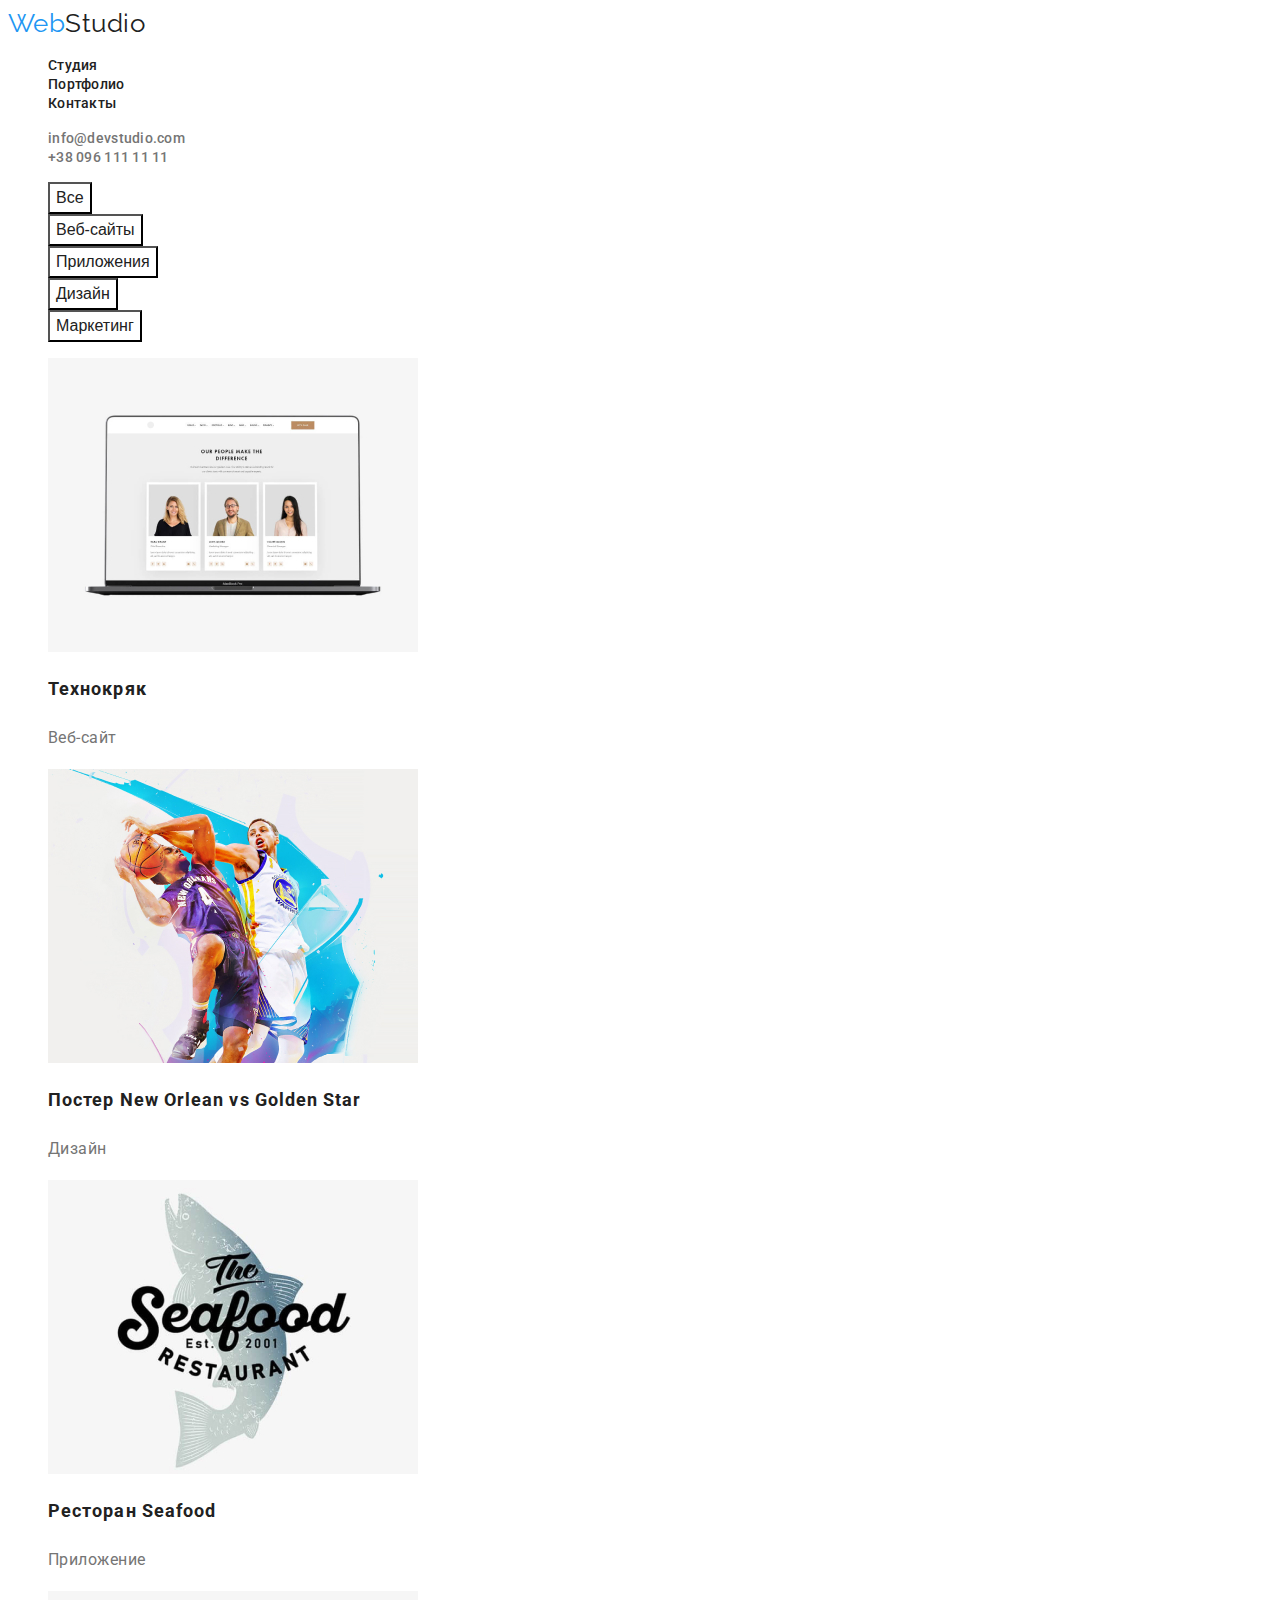
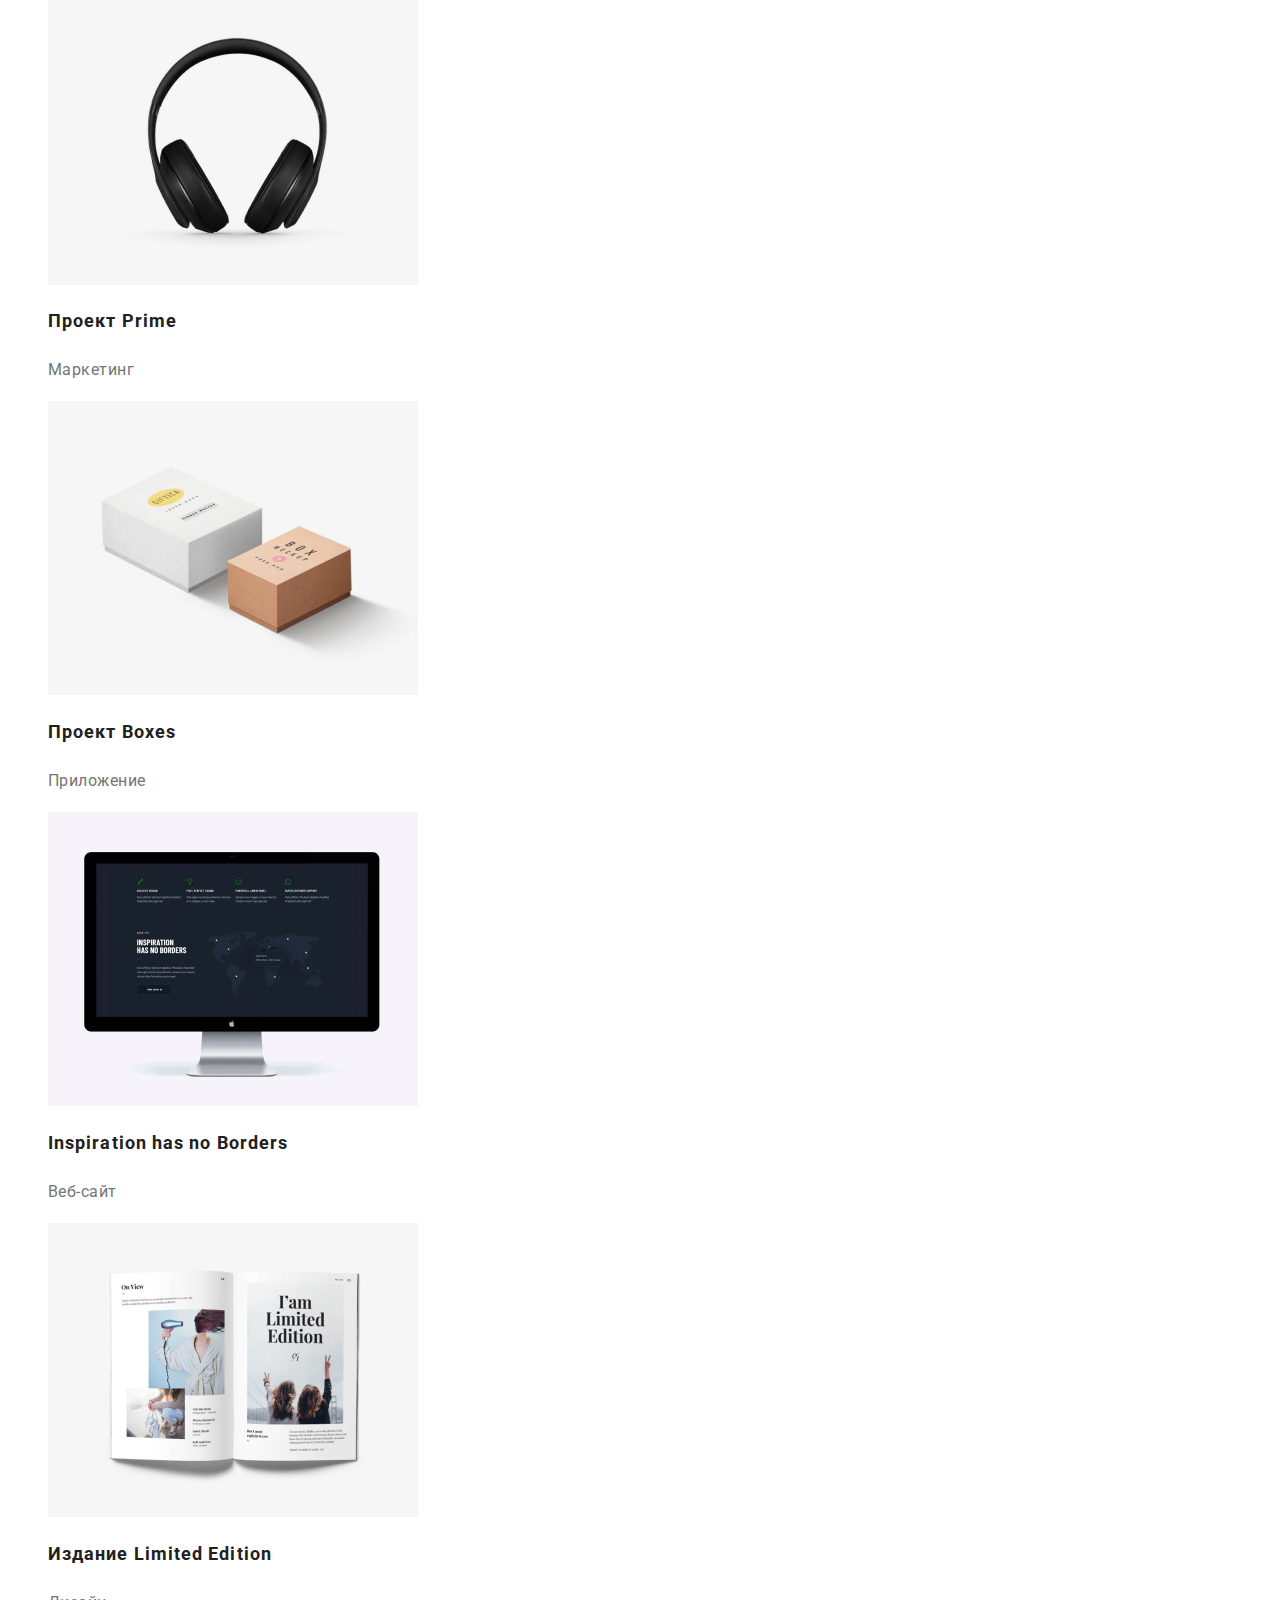
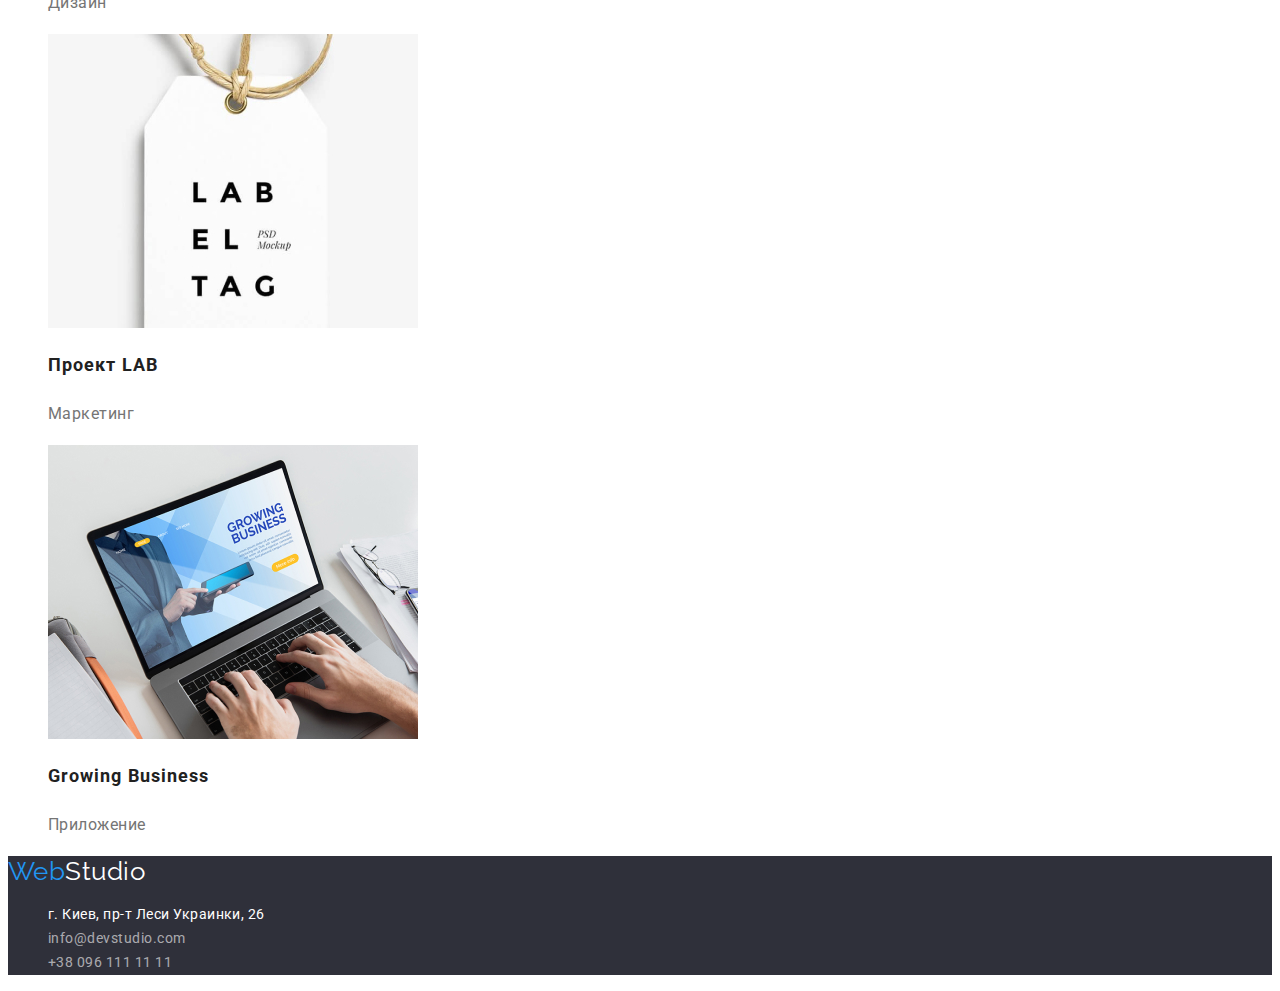
==== portfolio.html @ 7d5cbc5e "<Li" ====
<!DOCTYPE html>
<html lang="ru">
<head>
    <meta charset="UTF-8">
    <meta name="viewport" content="width=device-width, initial-scale=1.0">
    <title>Document</title>
    <link rel="preconnect" href="https://fonts.gstatic.com">
    <link href="https://fonts.googleapis.com/css2?family=Oleo+Script&family=Raleway:wght@700&family=Roboto:wght@400;500;700;900&display=swap" rel="stylesheet">
    <link rel="stylesheet" href="./css/styles.css">
</head>
<body>
    <header>
        <nav class="site-nav">
            <a href="./index.html" class="logo" aria-label="логотип сайта" lang="en"><span class="logo-accent">Web</span>Studio</a>
            <ul class="list">
                <li><a href="./index.html" class="site-nav-link">Студия</a></li>
                <li><a href="./portfolio.html" class="site-nav-link">Портфолио</a></li>
                <li><a href="" class="site-nav-link">Контакты</a></li>
            </ul>
            <ul class="list">
                <li><a href="info@devstudio.com" class="site-nav-link mail">info@devstudio.com</a></li>
                <li><a href="mailto:tel:+380961111111" class="site-nav-link number">+38 096 111 11 11</a></li>
            </ul>  
        </nav>
    </header>
    <main>
        <section>
            <h1 hidden="tru">Портфолио</h1>
            <div>
                <ul>
                    <li>
                        <button type="button" class="button primary secondary">Все</button> 
                    </li>
                    <li>
                        <button type="button" class="button primary secondary"> Веб-сайты</button> 
                    </li>
                    <li>
                        <button type="button" class="button primary secondary">Приложения</button> 
                    </li>
                    <li>
                        <button type="button" class="button primary secondary">Дизайн</button> 
                    </li>
                    <l>
                        <button type="button" class="button primary secondary">Маркетинг</button>
                    </li>
                </ul>

                <ul class="list">
                    <li>
                        <a href="">
                            <img src="images/img11.jpg" alt="Технокряк">
                            <h2 class="force-name">Технокряк</h2>
                            <p class="force-text" >Веб-сайт</p>
                        </a>
                    </li>
                    <li>
                        <a href="">
                            <img src="images/img22.jpg" alt="Постер New Orlean vs Golden Star">
                            <h2 class="force-name">Постер <span lang="en">New Orlean vs Golden Star</span>
                            </h2>
                            <p class="force-text">Дизайн</p>
                        </a>
                    <li>
                    </li>
                        <a href="">
                            <img src="images/img33.jpg" alt="Ресторан Seafood">
                            <h2 class="force-name">Ресторан <span lang="en">Seafood</span></h2>
                            <p class="force-text">Приложение</p>
                        </a>
                    <li>
                    </li>
                        <a href="">
                            <img src="images/img44.jpg" alt="Проект Prime">
                            <h2 class="force-name">Проект <span lang="en">Prime</span> </h2>
                            <p class="force-text">Маркетинг</p>
                        </a>
                    </li>
                    <li>
                        <a href="">
                            <img src="images/img55.jpg" alt="Проект Boxes">
                            <h2 class="force-name">Проект <span lang="en">Boxes</span></h2>
                            <p class="force-text" >Приложение</p>
                        </a>
                    </li>
                    <li>
                        <a href="">
                            <img src="images/img66.jpg" alt="Inspiration has no Borders">
                            <h2 lang="en"class="force-name">Inspiration has no Borders</h2>
                            <p class="force-text" >Веб-сайт</p>
                        </a>
                    </li>
                    <li>
                        <a href="">
                            <img src="images/img77.jpg" alt="Издание Limited Edition">
                            <h2 class="force-name">Издание <span lang="en"> Limited Edition</span></h2>
                            <p class="force-text">Дизайн</p>
                        </a>
                    </li>
                    <li>
                        <a href="">
                            <img src="images/img88.jpg" alt="Проект LAB">
                            <h2 class="force-name">Проект <span lang="en">LAB</span></h2>
                            <p class="force-text" >Маркетинг</p>
                        </a>
                    </li>
                    <li>
                        <a href="">
                            <img src="images/img99.jpg" alt="Growing Business">
                            <h2 lang="en"class="force-name">Growing Business</h2>
                            <p class="force-text" >Приложение</p>
                        </a>
                    </li>
                </ul>
        </section>
    </main>
    <footer class="footer">
        <a href="./index.html" class="logo" aria-label="логотип сайта" lang="en"><span class="logo-accent">Web</span><span class="footer-logo">Studio</span></a>
        <address>
            <ul >
                <li>
                    <a href="https://goo.gl/maps/ttQcyeFYQjjGrUDe8" class="footer-list-link address">г. Киев, пр-т Леси Украинки, 26</a> 
                </li>
                <li>
                    <a href="mailto:info@devstudio.com" class="footer-list-link">info@devstudio.com</a>
                 </li>
                 <li>
                    <a href="tel:+380961111111" class="footer-list-link">+38 096 111 11 11</a>
                </li>
            </ul>
        </address>
    </footer>
</body>
</html>
---- css/styles.css ----
:root{
    --primary-texst-color: rgba(117, 117, 117, 1);
    --title-texst-color: #212121;
    --accent-color: #2196F3;
    --primary-white-color: #FFFFFF;  
}


body {
    font-family: Roboto, sans-serif;
    letter-spacing: 0.03em;
}

main{
    background-color: var(--primary-white-color);
}

li {
    list-style-type: none; /* Убираем маркеры */
}

a { 
    text-decoration: none; /* Убираем подчеркивание у ссылок */
}

/*============ HEADER ============*/
.site-nav-link{
    color: var(--title-texst-color);
    font-weight: 500;
    font-size: 14px;
    line-height: 16px;
    letter-spacing: 0.02em;
    }
.site-nav-link:hover,
.site-nav-link:focus{
    color: var(--accent-color);
}

.site-nav-link.mail{
    color: #757575;
}

.site-nav-link.number{
    color: #757575;
}

.logo{
    color: var(--title-texst-color);
    width: 145px;
    height: 31px;
    left: 215px;
    top: 24px; 
    font-family: Raleway;
    font-size: 26px;
    line-height: 1.2;
 }
 .logo-accent{
     color: var(--accent-color);
 }
 
 /*============  END HEADER ============*/



 
/* ============= Button=========*/
.button{
    color: var(--title-texst-color);
    background-color: var(--primary-white-color);
    font-weight: 500;
    font-size: 16px;
    line-height: 1.62;
}

.button.primary:hover,
.button.primary:focus{
    color: var(--primary-white-color);
    background-color: var(--accent-color);
}

/* =============  END Button =========*/

/*============== Hero ==============*/
/* Геометрия */


    /* Оформление текста и цвета */
.hero-title{
    color: var(--primary-white-color);
    font-weight: 900;
    font-size: 44px;
    line-height: 1.36;
    text-align: center;
}
.hero{
    background: #2F303A; 
}
    /* динамика */
/*============== END Hero ==============*/


/*================= Section 1============= */
.section-title{
    color: var(--title-texst-color);
    font-weight: 700;
    font-size: 14px;
    line-height: 16px;
    text-transform: uppercase;

}

.future-list .text{
    font-style: 400;
    font-size: 14px;
    line-height: 1.71;
    color: var(--primary-texst-color);
}

/*================= END Section 1============= */

/*================= Section 2============= */

.section-images-title{
    font-weight: bold;
    font-size: 36px;
    line-height: 1.17;
    text-align: center;
    color: var(--title-texst-color);
}
/*================= END Section 2============= */

/*================= Section 3============= */
.section-team-title{
    font-weight: bold;
    font-size: 36px;
    line-height: 1.17;
    text-align: center;
    color: var(--title-texst-color);
}

.team-title-name{
    font-weight: 500;
    font-size: 16px;
    line-height: 19px;
    color: var(--title-texst-color);
}
.team-title-skills{
    font-weight: 400;
    font-size: 16px;
    line-height: 19px;
    color: var(--primary-texst-color);
}

/*================= ENd Section 3============= */


/*============ FOOTER ============*/

.footer-list-link:hover,
.footer-list-link:focus{
    color: var(--accent-color);
}

.footer-list-link.address:hover,
.footer-list-link.address:focus{
    color: var(--accent-color);
}
.footer{
    background: #2F303A;
}
.footer-list-link{
    font-family: Roboto;
    font-style: normal;
    font-weight: 400;
    font-style: 400;
    font-size: 14px;
    line-height: 1.71;
    color: rgba(255, 255, 255, 0.6);

}
.footer-list-link.address{
    color: var(--primary-white-color);
}
.footer-logo{
    color: var(--primary-white-color);
}

/*============ END FOOTER ============*/

/*================= PORTFOLIO============= */
.force-name{
    font-weight: 700;
    font-size: 18px;
    line-height: 2;
    letter-spacing: 0.06em;
    color: var(--title-texst-color);

}
.force-text{
    font-weight: 400;
    font-size: 16px;
    line-height: 1.875;
    letter-spacing: 0.03em;
    color: var(--primary-texst-color);
}
/*=================  END PORTFOLIO============= */
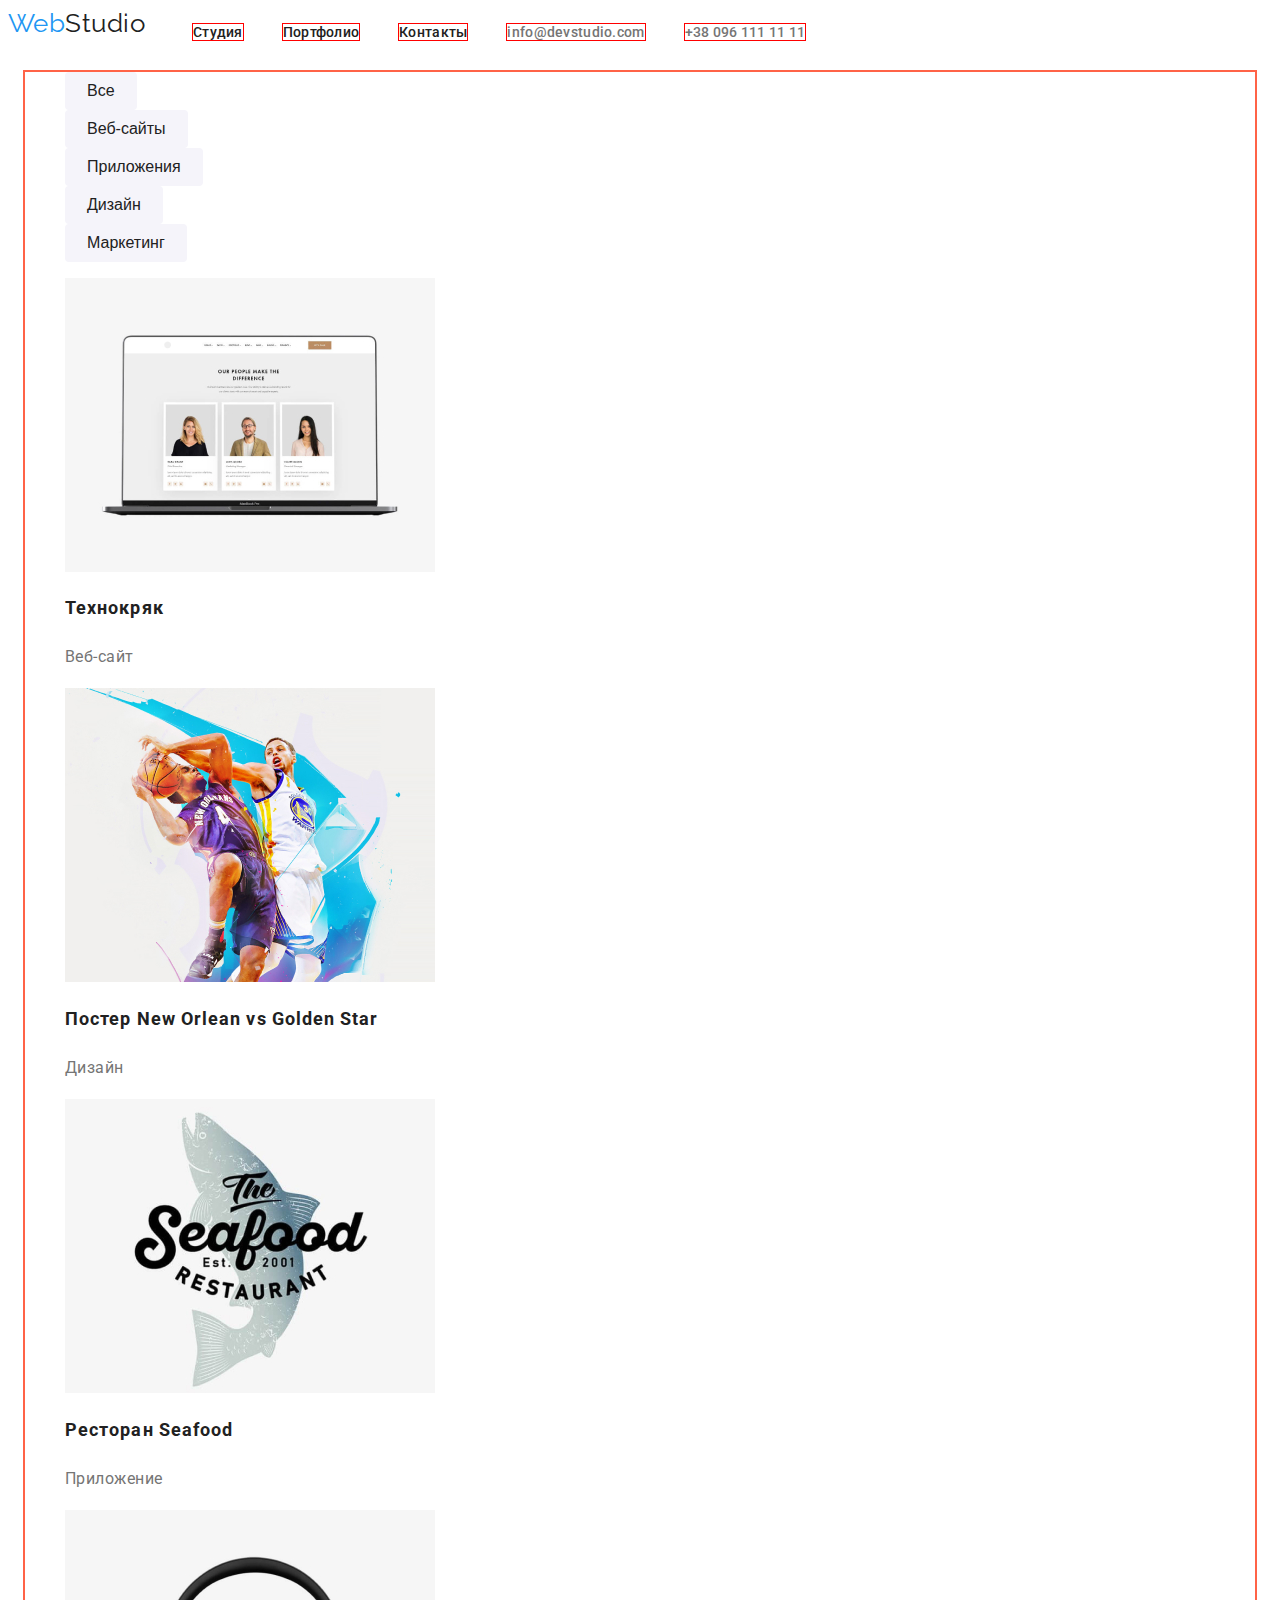
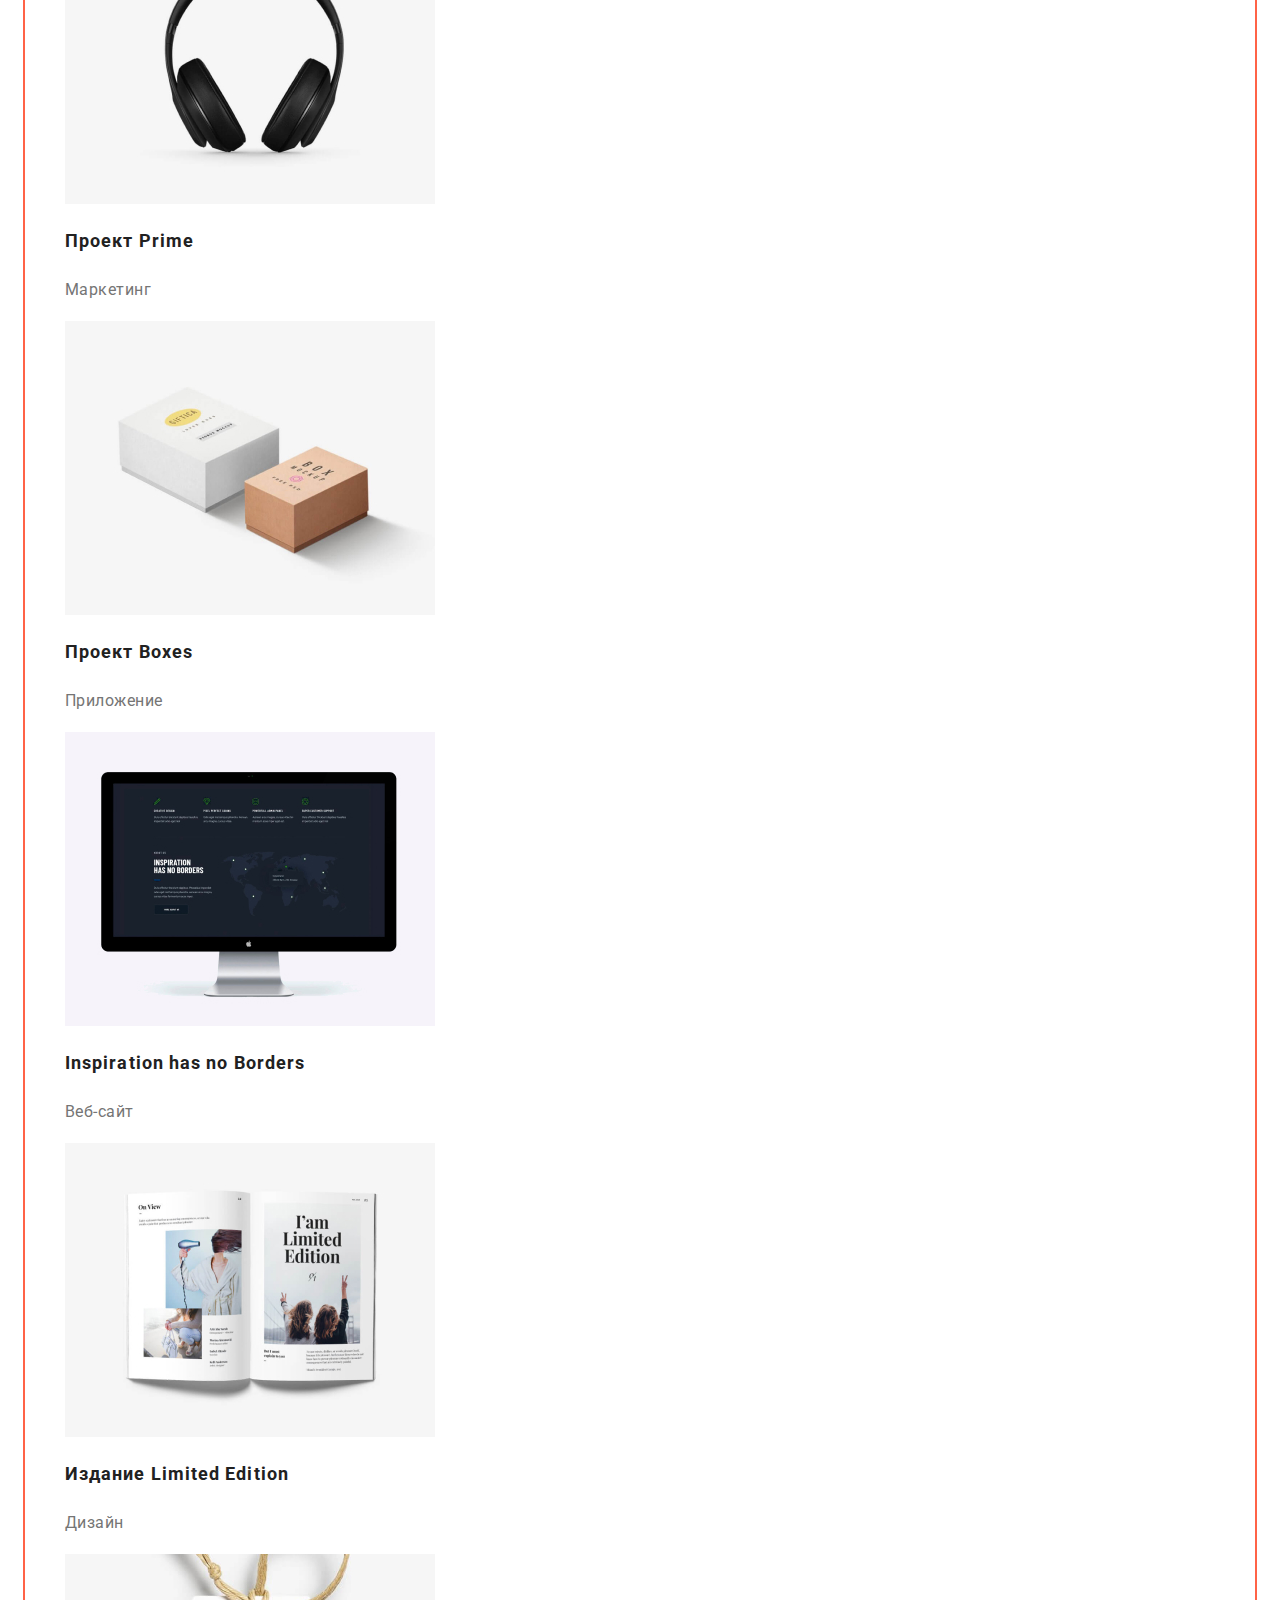
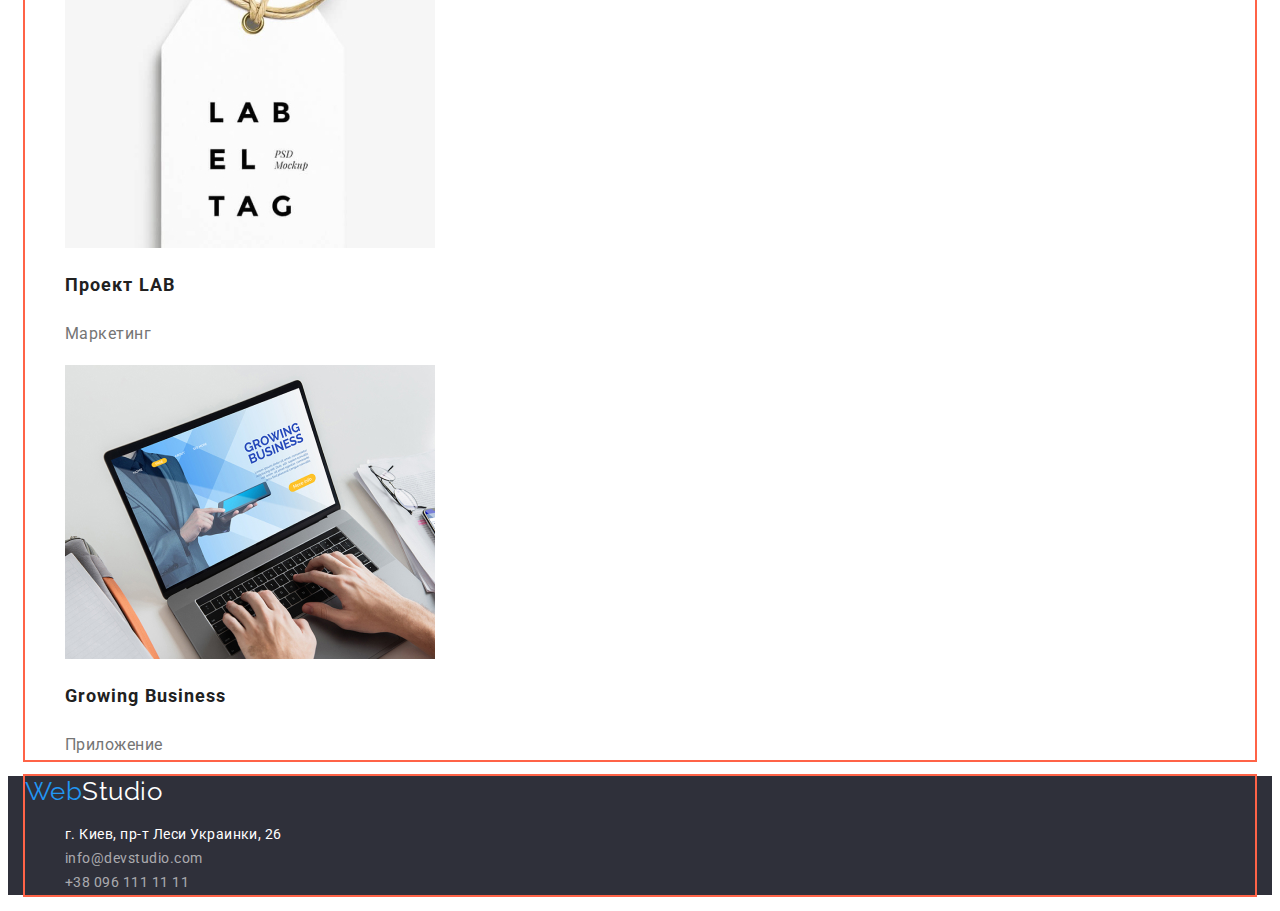
==== commit bf76e721: "blok, button" ====
--- a/portfolio.html
+++ b/portfolio.html
@@ -6,28 +6,31 @@
     <title>Document</title>
     <link rel="preconnect" href="https://fonts.gstatic.com">
     <link href="https://fonts.googleapis.com/css2?family=Oleo+Script&family=Raleway:wght@700&family=Roboto:wght@400;500;700;900&display=swap" rel="stylesheet">
+    <link href="https://cdnjs.cloudflare.com/ajax/libs/modern-normalize/1.0.0/modern-normalize.min.css">
     <link rel="stylesheet" href="./css/styles.css">
 </head>
 <body>
     <header>
-        <nav class="site-nav">
-            <a href="./index.html" class="logo" aria-label="логотип сайта" lang="en"><span class="logo-accent">Web</span>Studio</a>
-            <ul class="list">
-                <li><a href="./index.html" class="site-nav-link">Студия</a></li>
-                <li><a href="./portfolio.html" class="site-nav-link">Портфолио</a></li>
-                <li><a href="" class="site-nav-link">Контакты</a></li>
-            </ul>
-            <ul class="list">
-                <li><a href="info@devstudio.com" class="site-nav-link mail">info@devstudio.com</a></li>
-                <li><a href="mailto:tel:+380961111111" class="site-nav-link number">+38 096 111 11 11</a></li>
-            </ul>  
-        </nav>
+        <div class="navigation">
+            <nav class="site-nav">
+                <a href="./index.html" class="logo" aria-label="логотип сайта" lang="en"><span class="logo-accent">Web</span>Studio</a>
+                <ul class="site-nav-list">
+                    <li class="item"><a href="./index.html" class="site-nav-link">Студия</a></li>
+                    <li class="item"><a href="./portfolio.html" class="site-nav-link">Портфолио</a></li>
+                    <li class="item"><a href="" class="site-nav-link">Контакты</a></li>
+                </ul>
+                <ul class="site-nav-list">
+                    <li class="item"><a href="info@devstudio.com" class="site-nav-link mail">info@devstudio.com</a></li>
+                    <li class="item"><a href="mailto:tel:+380961111111" class="site-nav-link number">+38 096 111 11 11</a></li>
+                </ul>  
+            </nav>
+        </div>
     </header>
     <main>
         <section>
             <h1 hidden="tru">Портфолио</h1>
-            <div>
-                <ul>
+            <div class="container">
+                <ul class="line-button">
                     <li>
                         <button type="button" class="button primary secondary">Все</button> 
                     </li>
@@ -114,20 +117,22 @@
         </section>
     </main>
     <footer class="footer">
-        <a href="./index.html" class="logo" aria-label="логотип сайта" lang="en"><span class="logo-accent">Web</span><span class="footer-logo">Studio</span></a>
-        <address>
-            <ul >
-                <li>
-                    <a href="https://goo.gl/maps/ttQcyeFYQjjGrUDe8" class="footer-list-link address">г. Киев, пр-т Леси Украинки, 26</a> 
-                </li>
-                <li>
-                    <a href="mailto:info@devstudio.com" class="footer-list-link">info@devstudio.com</a>
-                 </li>
-                 <li>
-                    <a href="tel:+380961111111" class="footer-list-link">+38 096 111 11 11</a>
-                </li>
-            </ul>
-        </address>
+        <div class="container">
+            <a href="./index.html" class="logo" aria-label="логотип сайта" lang="en"><span class="logo-accent">Web</span><span class="footer-logo">Studio</span></a>
+            <address>
+                <ul >
+                    <li>
+                        <a href="https://goo.gl/maps/ttQcyeFYQjjGrUDe8" class="footer-list-link address">г. Киев, пр-т Леси Украинки, 26</a> 
+                    </li>
+                    <li>
+                        <a href="mailto:info@devstudio.com" class="footer-list-link">info@devstudio.com</a>
+                    </li>
+                    <li>
+                        <a href="tel:+380961111111" class="footer-list-link">+38 096 111 11 11</a>
+                    </li>
+                </ul>
+            </address>
+        </div>
     </footer>
 </body>
 </html>--- a/css/styles.css
+++ b/css/styles.css
@@ -24,7 +24,42 @@
 }
 
 /*============ HEADER ============*/
+.container{
+    margin-left: auto;
+    margin-right: auto;
+    width: 1230px;
+    outline: 2px solid tomato; 
+}
+
+.site-nav{
+    display: flex;
+}
+.site-nav-list{
+    display: flex;
+}
+.site-nav .item{
+    outline: 1px solid red;
+}
+
+.site-nav .item + .item{
+    margin-left: 40px;
+}
+
+/*.site-nav .item:not(last-child){
+    margin-right: 40px;
+} */
+
+.site-nav .site-nav-link{
+    display: block;
+    padding-top: 32;
+    padding-bottom: 32;
+}
+
 .site-nav-link{
+    display: block;
+    padding-top: 32;
+    padding-bottom: 32;
+
     color: var(--title-texst-color);
     font-weight: 500;
     font-size: 14px;
@@ -40,9 +75,28 @@
     color: #757575;
 }
 
+.site-nav-link.mail:hover,
+.site-nav-link.mail:focus{
+    color: var(--accent-color);
+}
+
+
+
 .site-nav-link.number{
     color: #757575;
 }
+
+.site-nav-link.number:hover,
+.site-nav-link.number:focus{
+    color: var(--accent-color);
+}
+
+/*
+.logo{
+    display: flex;
+    margin-right: 93px;
+}
+*/
 
 .logo{
     color: var(--title-texst-color);
@@ -58,15 +112,24 @@
      color: var(--accent-color);
  }
  
- /*============  END HEADER ============*/
+/*============  END HEADER ============*/
 
 
 
  
 /* ============= Button=========*/
+.container.line-button{
+    display: flex;
+}
+
 .button{
-    color: var(--title-texst-color);
-    background-color: var(--primary-white-color);
+    display: inline-block;
+    border-radius: 4px;
+    padding: 6px 22px;
+    border: transparent;
+    
+    color: var(--title-texst-color);
+    background-color: #f5f4fa;
     font-weight: 500;
     font-size: 16px;
     line-height: 1.62;
@@ -77,7 +140,6 @@
     color: var(--primary-white-color);
     background-color: var(--accent-color);
 }
-
 /* =============  END Button =========*/
 
 /*============== Hero ==============*/
@@ -91,6 +153,7 @@
     font-size: 44px;
     line-height: 1.36;
     text-align: center;
+    text-transform: uppercase;
 }
 .hero{
     background: #2F303A; 
@@ -106,7 +169,6 @@
     font-size: 14px;
     line-height: 16px;
     text-transform: uppercase;
-
 }
 
 .future-list .text{
@@ -144,6 +206,7 @@
     line-height: 19px;
     color: var(--title-texst-color);
 }
+
 .team-title-skills{
     font-weight: 400;
     font-size: 16px;
@@ -165,9 +228,11 @@
 .footer-list-link.address:focus{
     color: var(--accent-color);
 }
+
 .footer{
     background: #2F303A;
 }
+
 .footer-list-link{
     font-family: Roboto;
     font-style: normal;
@@ -176,11 +241,12 @@
     font-size: 14px;
     line-height: 1.71;
     color: rgba(255, 255, 255, 0.6);
-
-}
+}
+
 .footer-list-link.address{
     color: var(--primary-white-color);
 }
+
 .footer-logo{
     color: var(--primary-white-color);
 }
@@ -194,8 +260,8 @@
     line-height: 2;
     letter-spacing: 0.06em;
     color: var(--title-texst-color);
-
-}
+}
+
 .force-text{
     font-weight: 400;
     font-size: 16px;
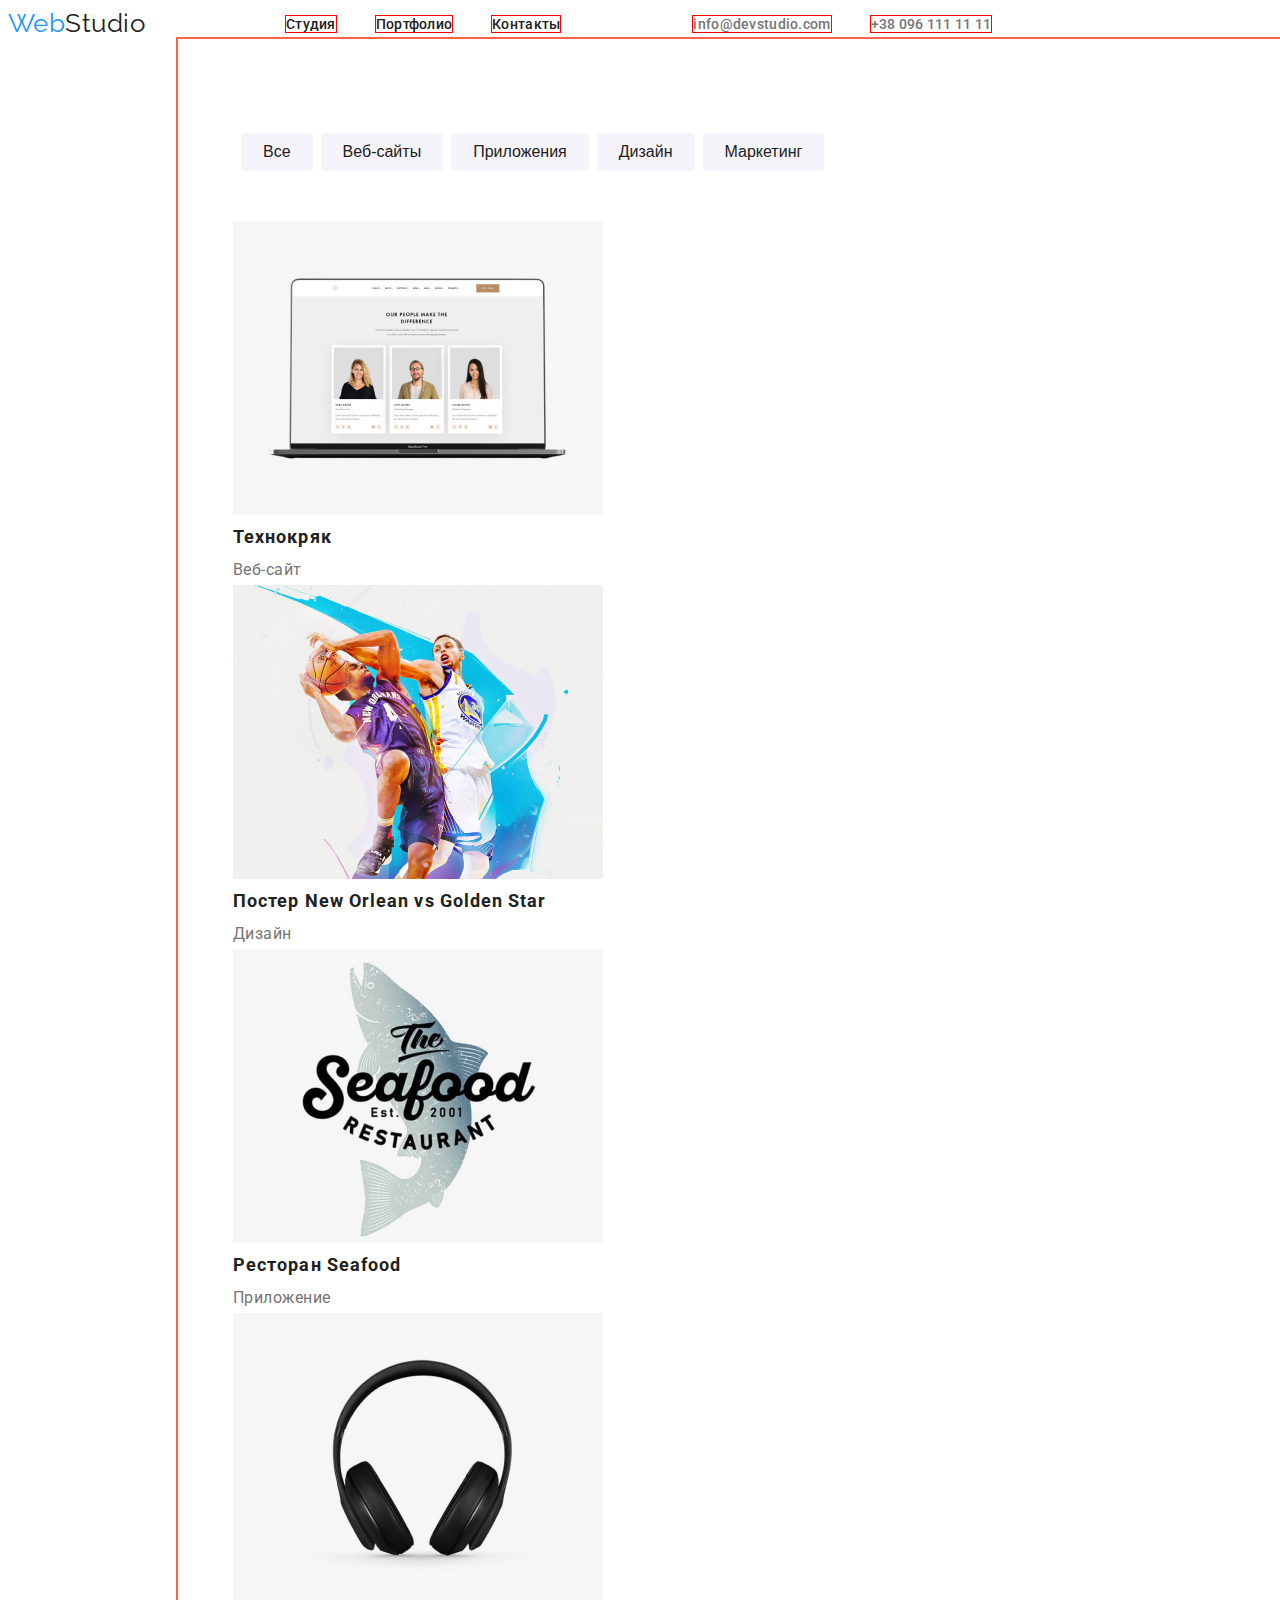
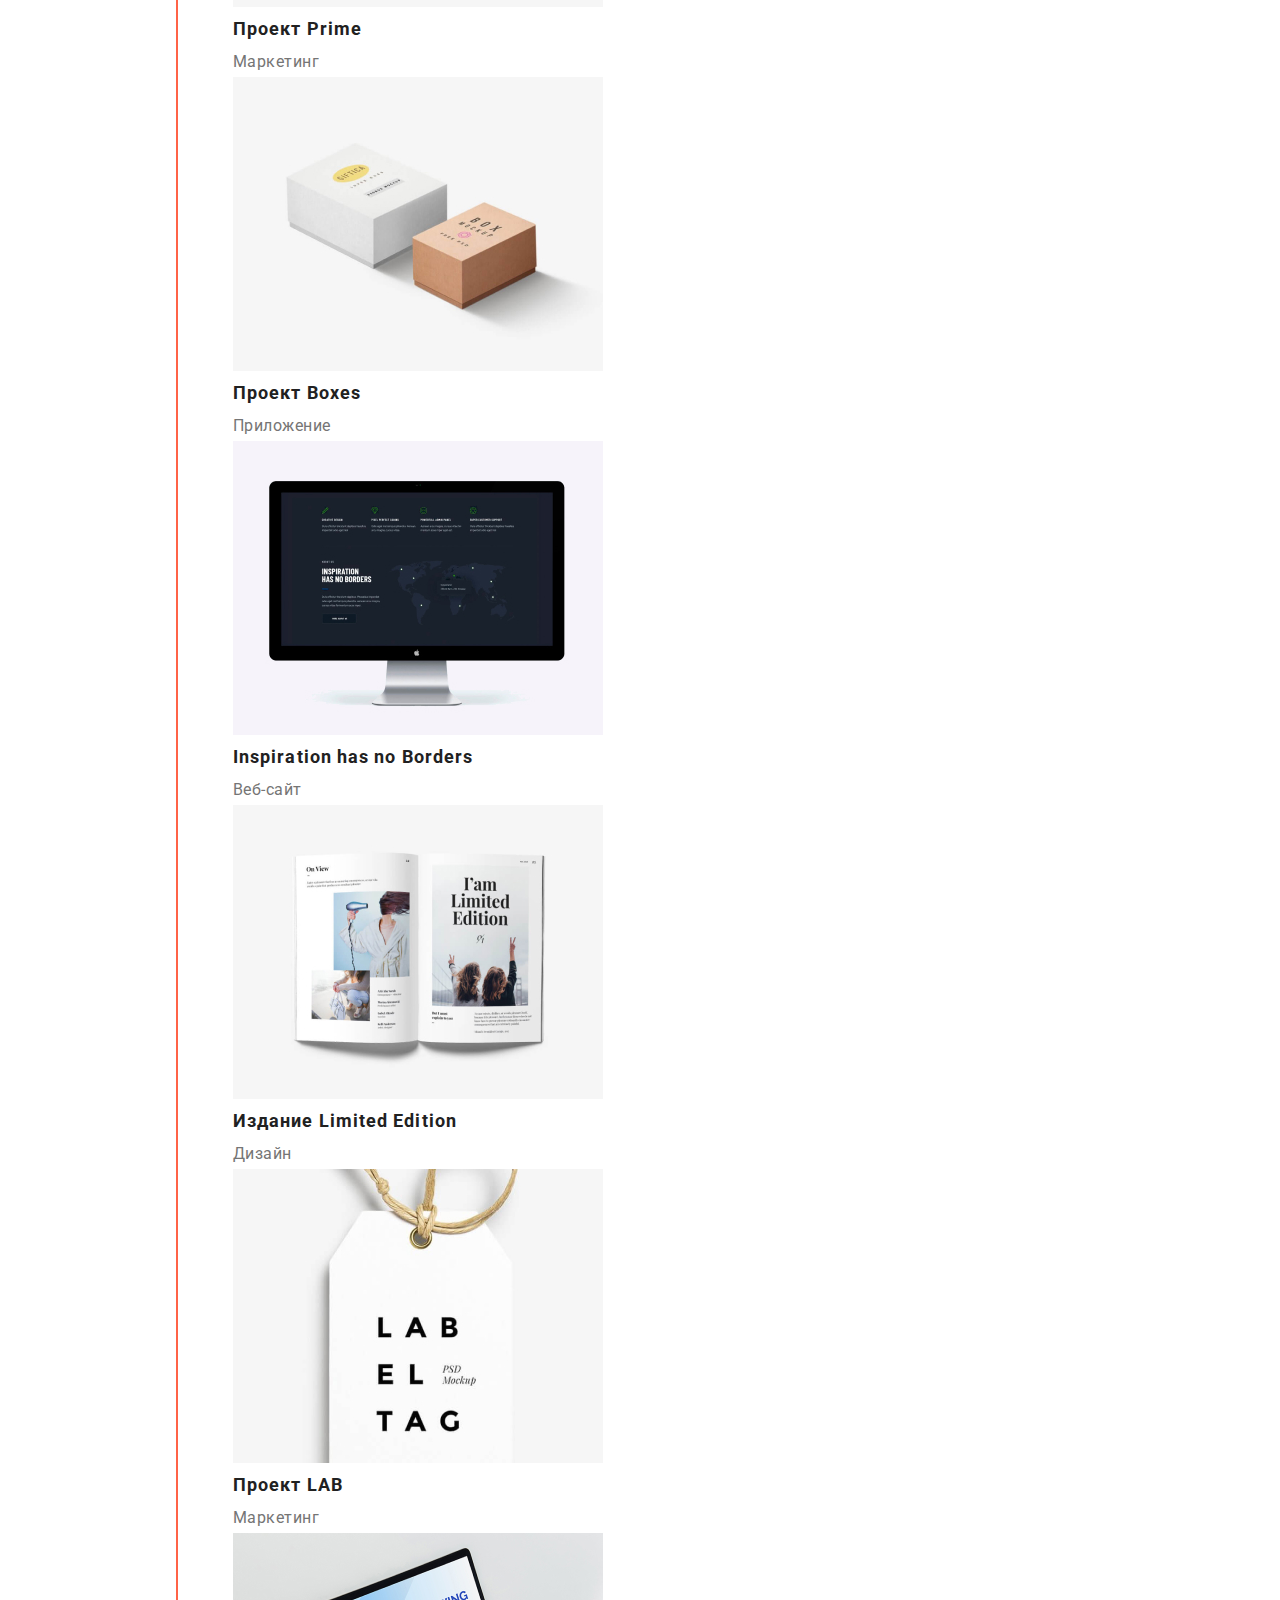
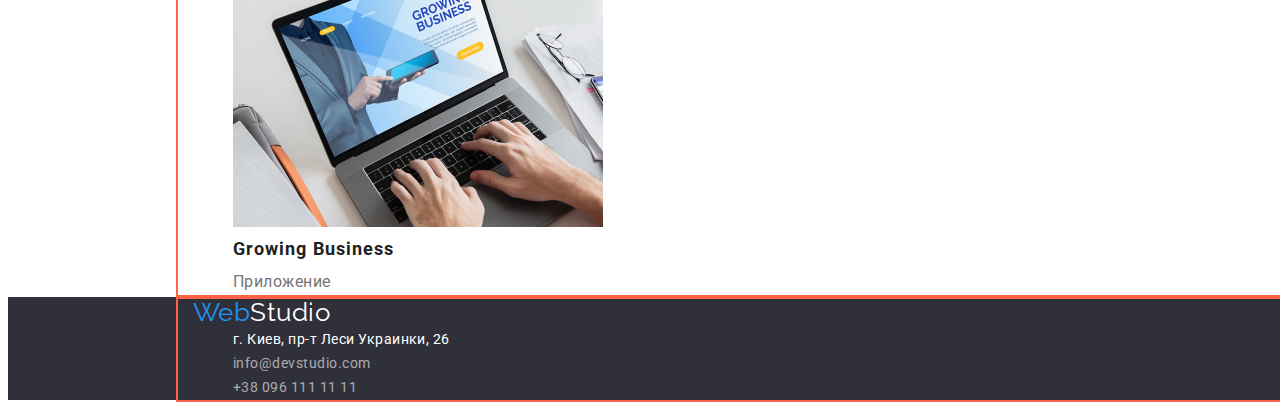
==== commit 1da5b5e5: "containers start" ====
--- a/portfolio.html
+++ b/portfolio.html
@@ -48,7 +48,7 @@
                     </li>
                 </ul>
 
-                <ul class="list">
+                <ul class="list ">
                     <li>
                         <a href="">
                             <img src="images/img11.jpg" alt="Технокряк">
@@ -63,15 +63,16 @@
                             </h2>
                             <p class="force-text">Дизайн</p>
                         </a>
+                    
+                    </li>
                     <li>
-                    </li>
                         <a href="">
                             <img src="images/img33.jpg" alt="Ресторан Seafood">
                             <h2 class="force-name">Ресторан <span lang="en">Seafood</span></h2>
                             <p class="force-text">Приложение</p>
                         </a>
+                    </a>
                     <li>
-                    </li>
                         <a href="">
                             <img src="images/img44.jpg" alt="Проект Prime">
                             <h2 class="force-name">Проект <span lang="en">Prime</span> </h2>
--- a/css/styles.css
+++ b/css/styles.css
@@ -5,10 +5,19 @@
     --primary-white-color: #FFFFFF;  
 }
 
+h1,
+h2,
+h3,
+h4,
+p,
+ul{
+    margin: 0px;
+}
 
 body {
     font-family: Roboto, sans-serif;
     letter-spacing: 0.03em;
+    width: 1600px;
 }
 
 main{
@@ -29,14 +38,45 @@
     margin-right: auto;
     width: 1230px;
     outline: 2px solid tomato; 
-}
+    padding-left: 15px;
+    padding-right: 15px;
+}
+
+/*.container .flex-container{
+    display: flex;
+    flex-wrap: wrap;
+}
+
+.item{
+    position: absolute;
+    width: 270px;
+    margin-right: 30;
+    background-color: yellowgreen;
+}
+
+.item:nth-child(4){
+    margin-right: 0;
+}
+*/
 
 .site-nav{
     display: flex;
-}
+    align-items: center;
+    justify-content: start;
+ 
+}
+
 .site-nav-list{
     display: flex;
-}
+    margin-left: 93px;
+}
+
+.site-nav-list-address{
+    display: flex;
+    margin-left: auto;
+}
+
+
 .site-nav .item{
     outline: 1px solid red;
 }
@@ -118,7 +158,7 @@
 
  
 /* ============= Button=========*/
-.container.line-button{
+.line-button{
     display: flex;
 }
 
@@ -127,6 +167,9 @@
     border-radius: 4px;
     padding: 6px 22px;
     border: transparent;
+    margin-left: 8px;
+    margin-top: 94px;
+    margin-bottom: 50px;
     
     color: var(--title-texst-color);
     background-color: #f5f4fa;
@@ -171,7 +214,29 @@
     text-transform: uppercase;
 }
 
-.future-list .text{
+.feature-list{
+    display: flex;
+    flex-wrap: wrap;
+}
+
+.feature-list .item{
+   width: 270px; 
+}
+
+/* .feature-list .item + .item{
+    margin-left: 30; 
+ } */
+
+/* .feature-list .section-title, */
+
+.section-title{
+    margin-top: ;
+    margin-bottom: ;
+    color: var(--title-texst-color);
+}
+
+
+.feature-list .text{
     font-style: 400;
     font-size: 14px;
     line-height: 1.71;
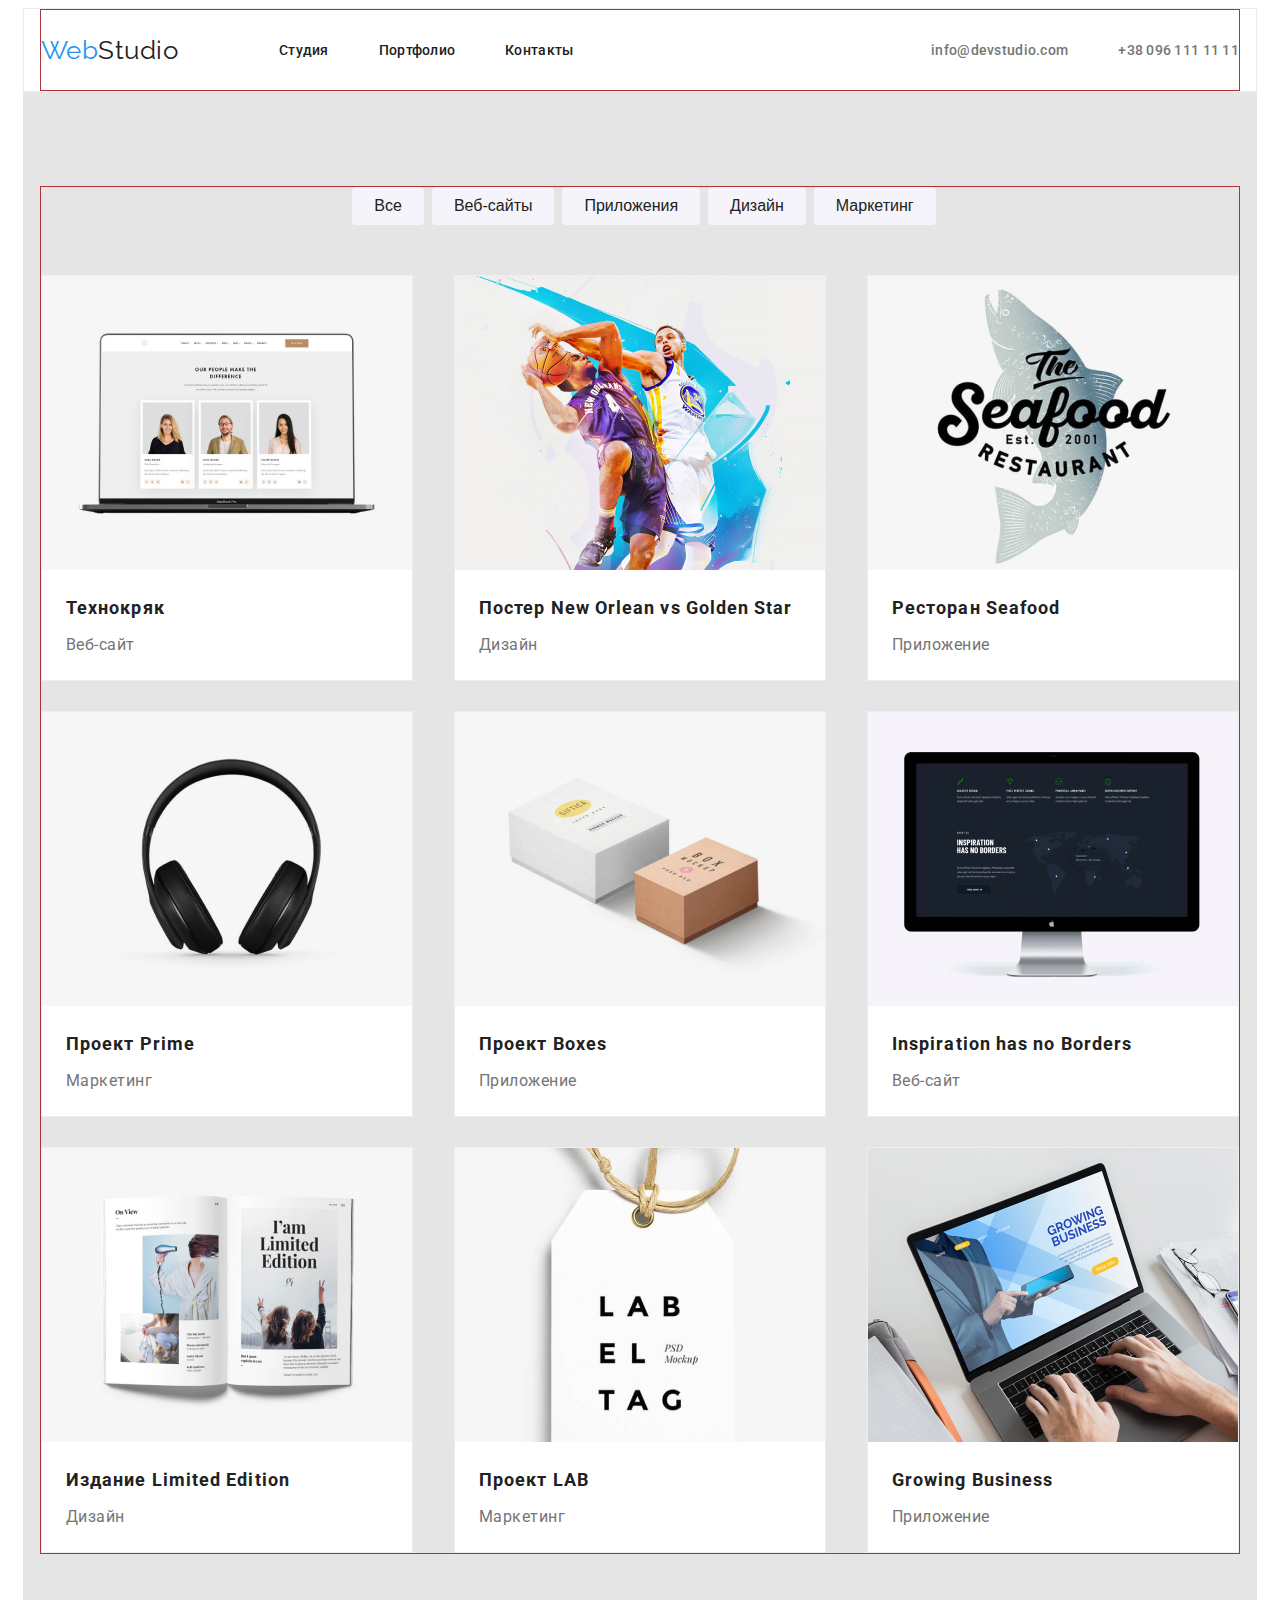
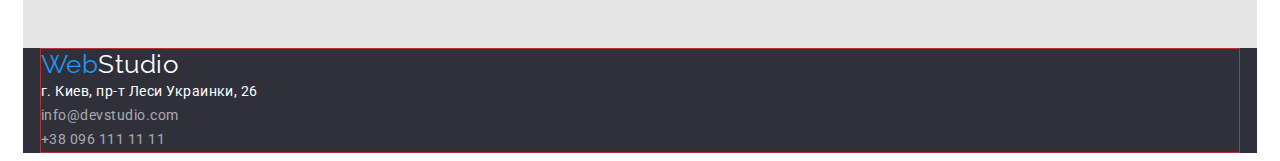
==== commit 626a352a: "hw3" ====
--- a/portfolio.html
+++ b/portfolio.html
@@ -10,8 +10,8 @@
     <link rel="stylesheet" href="./css/styles.css">
 </head>
 <body>
-    <header>
-        <div class="navigation">
+    <header class="header">
+        <div class="container">
             <nav class="site-nav">
                 <a href="./index.html" class="logo" aria-label="логотип сайта" lang="en"><span class="logo-accent">Web</span>Studio</a>
                 <ul class="site-nav-list">
@@ -19,7 +19,7 @@
                     <li class="item"><a href="./portfolio.html" class="site-nav-link">Портфолио</a></li>
                     <li class="item"><a href="" class="site-nav-link">Контакты</a></li>
                 </ul>
-                <ul class="site-nav-list">
+                <ul class="site-nav-list-address">
                     <li class="item"><a href="info@devstudio.com" class="site-nav-link mail">info@devstudio.com</a></li>
                     <li class="item"><a href="mailto:tel:+380961111111" class="site-nav-link number">+38 096 111 11 11</a></li>
                 </ul>  
@@ -27,7 +27,7 @@
         </div>
     </header>
     <main>
-        <section>
+        <section class="portfolio">
             <h1 hidden="tru">Портфолио</h1>
             <div class="container">
                 <ul class="line-button">
@@ -43,77 +43,102 @@
                     <li>
                         <button type="button" class="button primary secondary">Дизайн</button> 
                     </li>
-                    <l>
+                    <li>
                         <button type="button" class="button primary secondary">Маркетинг</button>
                     </li>
                 </ul>
 
-                <ul class="list ">
-                    <li>
+                <ul class="flex-container">
+                    <li class="portfolio-list">
                         <a href="">
                             <img src="images/img11.jpg" alt="Технокряк">
-                            <h2 class="force-name">Технокряк</h2>
-                            <p class="force-text" >Веб-сайт</p>
+                            <div class="portfolio-info">
+                                <h2 class="force-name">Технокряк</h2>
+                                <p class="force-text" >Веб-сайт</p>
+                            </div>
                         </a>
                     </li>
-                    <li>
+
+                    <li class="portfolio-list">
                         <a href="">
                             <img src="images/img22.jpg" alt="Постер New Orlean vs Golden Star">
-                            <h2 class="force-name">Постер <span lang="en">New Orlean vs Golden Star</span>
-                            </h2>
-                            <p class="force-text">Дизайн</p>
+                            <div class="portfolio-info">
+                                <h2 class="force-name">Постер <span lang="en">New Orlean vs Golden Star</span></h2>
+                                <p class="force-text">Дизайн</p>
+                            </div>
                         </a>
-                    
                     </li>
-                    <li>
+
+                    <li class="portfolio-list">
                         <a href="">
                             <img src="images/img33.jpg" alt="Ресторан Seafood">
-                            <h2 class="force-name">Ресторан <span lang="en">Seafood</span></h2>
-                            <p class="force-text">Приложение</p>
+                            <div class="portfolio-info">
+                                <h2 class="force-name">Ресторан <span lang="en">Seafood</span></h2>
+                                <p class="force-text">Приложение</p>
+                            </div>
                         </a>
-                    </a>
-                    <li>
+                    </li>
+
+                    <li class="portfolio-list">
                         <a href="">
                             <img src="images/img44.jpg" alt="Проект Prime">
-                            <h2 class="force-name">Проект <span lang="en">Prime</span> </h2>
-                            <p class="force-text">Маркетинг</p>
+                            <div class="portfolio-info">
+                                <h2 class="force-name">Проект <span lang="en">Prime</span> </h2>
+                                <p class="force-text">Маркетинг</p>
+                            </div>
                         </a>
                     </li>
-                    <li>
+
+                    <li class="portfolio-list">
                         <a href="">
                             <img src="images/img55.jpg" alt="Проект Boxes">
-                            <h2 class="force-name">Проект <span lang="en">Boxes</span></h2>
-                            <p class="force-text" >Приложение</p>
+                            <div class="portfolio-info">
+                                    <h2 class="force-name">Проект <span lang="en">Boxes</span></h2>
+                                <p class="force-text" >Приложение</p>
+                            </div>
                         </a>
                     </li>
-                    <li>
+
+                    <li class="portfolio-list">
                         <a href="">
                             <img src="images/img66.jpg" alt="Inspiration has no Borders">
-                            <h2 lang="en"class="force-name">Inspiration has no Borders</h2>
-                            <p class="force-text" >Веб-сайт</p>
+                            <div class="portfolio-info">
+                                    <h2 lang="en"class="force-name">Inspiration has no Borders</h2>
+                                <p class="force-text" >Веб-сайт</p>
+                            </div>
                         </a>
                     </li>
-                    <li>
+
+                    <li class="portfolio-list">
                         <a href="">
                             <img src="images/img77.jpg" alt="Издание Limited Edition">
-                            <h2 class="force-name">Издание <span lang="en"> Limited Edition</span></h2>
-                            <p class="force-text">Дизайн</p>
+                            <div class="portfolio-info">
+                                <h2 class="force-name">Издание <span lang="en"> Limited Edition</span></h2>
+                                <p class="force-text">Дизайн</p>
+                            </div>
                         </a>
                     </li>
-                    <li>
+
+                    <li class="portfolio-list">
                         <a href="">
                             <img src="images/img88.jpg" alt="Проект LAB">
-                            <h2 class="force-name">Проект <span lang="en">LAB</span></h2>
-                            <p class="force-text" >Маркетинг</p>
+                            <div class="portfolio-info">
+                                <h2 class="force-name">Проект <span lang="en">LAB</span></h2>
+                                <p class="force-text" >Маркетинг</p>
+                            </div>
                         </a>
                     </li>
-                    <li>
+
+                    <li class="portfolio-list">
                         <a href="">
                             <img src="images/img99.jpg" alt="Growing Business">
-                            <h2 lang="en"class="force-name">Growing Business</h2>
-                            <p class="force-text" >Приложение</p>
+                            <div class="portfolio-info">
+                                <h2 lang="en"class="force-name">Growing Business</h2>
+                                <p class="force-text" >Приложение</p>
+                            </div>
                         </a>
                     </li>
+
                 </ul>
         </section>
     </main>
--- a/css/styles.css
+++ b/css/styles.css
@@ -2,7 +2,8 @@
     --primary-texst-color: rgba(117, 117, 117, 1);
     --title-texst-color: #212121;
     --accent-color: #2196F3;
-    --primary-white-color: #FFFFFF;  
+    --primary-white-color: #FFFFFF;
+    --primary-background-color: #e5e5e5;
 }
 
 h1,
@@ -12,18 +13,24 @@
 p,
 ul{
     margin: 0px;
+    padding: 0px;
 }
 
 body {
     font-family: Roboto, sans-serif;
     letter-spacing: 0.03em;
-    width: 1600px;
+    padding-left: 15px;
+    padding-right: 15px;
 }
 
 main{
     background-color: var(--primary-white-color);
 }
 
+ul{
+    padding-inline-start: 0px;
+}
+
 li {
     list-style-type: none; /* Убираем маркеры */
 }
@@ -33,37 +40,18 @@
 }
 
 /*============ HEADER ============*/
+
 .container{
     margin-left: auto;
     margin-right: auto;
-    width: 1230px;
-    outline: 2px solid tomato; 
-    padding-left: 15px;
-    padding-right: 15px;
-}
-
-/*.container .flex-container{
-    display: flex;
-    flex-wrap: wrap;
-}
-
-.item{
-    position: absolute;
-    width: 270px;
-    margin-right: 30;
-    background-color: yellowgreen;
-}
-
-.item:nth-child(4){
-    margin-right: 0;
-}
-*/
+    width: 1200px;
+    border: none;
+}
 
 .site-nav{
     display: flex;
     align-items: center;
-    justify-content: start;
- 
+    height: 80px;
 }
 
 .site-nav-list{
@@ -76,36 +64,45 @@
     margin-left: auto;
 }
 
-
 .site-nav .item{
-    outline: 1px solid red;
+    outline: 1px solid transparent;
 }
 
 .site-nav .item + .item{
-    margin-left: 40px;
+    margin-left: 50px;
 }
 
 /*.site-nav .item:not(last-child){
     margin-right: 40px;
 } */
 
-.site-nav .site-nav-link{
-    display: block;
+.header{
     padding-top: 32;
-    padding-bottom: 32;
+    border: 1px solid #ECECEC;
+}
+
+.header .line{
+    position: absolute;
+    height: 0px;
+    left: 0px;
+    top: 80px;
+    border: 1px solid #ECECEC;
+
+
 }
 
 .site-nav-link{
     display: block;
-    padding-top: 32;
-    padding-bottom: 32;
+    /* padding-top: 32;
+    padding-bottom: 32; */
 
     color: var(--title-texst-color);
     font-weight: 500;
     font-size: 14px;
     line-height: 16px;
     letter-spacing: 0.02em;
-    }
+}
+
 .site-nav-link:hover,
 .site-nav-link:focus{
     color: var(--accent-color);
@@ -120,8 +117,6 @@
     color: var(--accent-color);
 }
 
-
-
 .site-nav-link.number{
     color: #757575;
 }
@@ -130,13 +125,6 @@
 .site-nav-link.number:focus{
     color: var(--accent-color);
 }
-
-/*
-.logo{
-    display: flex;
-    margin-right: 93px;
-}
-*/
 
 .logo{
     color: var(--title-texst-color);
@@ -148,93 +136,83 @@
     font-size: 26px;
     line-height: 1.2;
  }
- .logo-accent{
-     color: var(--accent-color);
- }
+
+.logo-accent{
+    color: var(--accent-color);
+}
  
 /*============  END HEADER ============*/
 
-
-
- 
-/* ============= Button=========*/
-.line-button{
-    display: flex;
-}
-
-.button{
-    display: inline-block;
-    border-radius: 4px;
-    padding: 6px 22px;
-    border: transparent;
-    margin-left: 8px;
-    margin-top: 94px;
-    margin-bottom: 50px;
-    
-    color: var(--title-texst-color);
-    background-color: #f5f4fa;
-    font-weight: 500;
-    font-size: 16px;
-    line-height: 1.62;
-}
-
-.button.primary:hover,
-.button.primary:focus{
-    color: var(--primary-white-color);
-    background-color: var(--accent-color);
-}
-/* =============  END Button =========*/
-
 /*============== Hero ==============*/
-/* Геометрия */
-
-
     /* Оформление текста и цвета */
 .hero-title{
     color: var(--primary-white-color);
     font-weight: 900;
     font-size: 44px;
     line-height: 1.36;
-    text-align: center;
     text-transform: uppercase;
 }
+
 .hero{
     background: #2F303A; 
-}
+    border: 1px solid transparent;
+    min-height: 600px;
+    padding-top: 200px;
+}
+
+.container.hero-box{
+    text-align: center;
+}
+
+.button-one{
+    margin-top: 30px;
+    display: inline-block;
+    border-radius: 4px;
+    text-align: center;
+    min-width: 200px;
+    height: 50px;
+    padding: 10px 32px;
+
+    color: var(--title-texst-color);
+    background-color: #F5F4FA;
+    font-weight: 500;
+    font-size: 16px;
+    line-height: 1.62;
+    border: none;
+    cursor: pointer;
+}  
+
+.button-one:hover,
+.button-one:focus{
+    color: var(--primary-white-color);
+    background-color: var(--accent-color);
+}
+/* Геометрия */
     /* динамика */
 /*============== END Hero ==============*/
 
 
 /*================= Section 1============= */
+
 .section-title{
     color: var(--title-texst-color);
     font-weight: 700;
     font-size: 14px;
     line-height: 16px;
     text-transform: uppercase;
+    margin-bottom: 10px;
 }
 
 .feature-list{
     display: flex;
     flex-wrap: wrap;
-}
-
-.feature-list .item{
-   width: 270px; 
-}
-
-/* .feature-list .item + .item{
-    margin-left: 30; 
- } */
-
-/* .feature-list .section-title, */
-
-.section-title{
-    margin-top: ;
-    margin-bottom: ;
-    color: var(--title-texst-color);
-}
-
+    justify-content: space-between;
+}
+
+.text{
+    width: 270px;
+    height: 72px;
+}
 
 .feature-list .text{
     font-style: 400;
@@ -243,6 +221,19 @@
     color: var(--primary-texst-color);
 }
 
+.item:nth-child(n+2){
+    margin-left: 30px;
+}
+
+.container .feature-item .item + .item{
+    margin-left: 30;
+}
+
+.section-skills{
+    padding-top: 94px;
+    padding-bottom: 94px;
+}
+
 /*================= END Section 1============= */
 
 /*================= Section 2============= */
@@ -253,16 +244,52 @@
     line-height: 1.17;
     text-align: center;
     color: var(--title-texst-color);
-}
+    padding-bottom: 50px;
+}
+
+.activity-list{
+    display: flex;
+    flex-wrap: wrap;
+    justify-content: space-between;
+}
+
+.image-list .section-images-link + .section-images-link{
+    margin-right: 30px;
+}
+
+.section-images{
+    background-color: var(--primary-background-color);
+}
+
+.section-skills{
+    background-color: var(--primary-background-color);
+}
+
+
+
 /*================= END Section 2============= */
 
 /*================= Section 3============= */
+.section-team{
+    background-color: #F5F4FA;
+}
+
 .section-team-title{
     font-weight: bold;
     font-size: 36px;
     line-height: 1.17;
     text-align: center;
     color: var(--title-texst-color);
+    /* padding-top: 94px;
+    padding-bottom: 50px; */
+}
+
+.team-list{
+    display: flex;
+    flex-wrap: wrap;
+    justify-content: space-between;
+    /* background-color: #FFFFFF; */
+    padding-top: 50px;
 }
 
 .team-title-name{
@@ -270,6 +297,8 @@
     font-size: 16px;
     line-height: 19px;
     color: var(--title-texst-color);
+    padding-top: 30px;
+    padding-bottom: 10px;
 }
 
 .team-title-skills{
@@ -277,8 +306,29 @@
     font-size: 16px;
     line-height: 19px;
     color: var(--primary-texst-color);
-}
-
+    padding-bottom: 30px;
+}
+
+.team-title-info{
+    background-color: var(--primary-white-color);
+    text-align: center;
+    min-width: 108px;
+    align-items: center;
+}
+
+.team-list .team-list-link + .team-list-link{
+    margin-left: 30px;
+}
+
+.section-team{
+    padding-top: 94px;
+    padding-bottom: 94px;
+}
+
+.team-list-link{
+    box-shadow: 0px 1px 3px rgba(0, 0, 0, 0.12), 0px 1px 1px rgba(0, 0, 0, 0.14), 0px 2px 1px rgba(0, 0, 0, 0.2);
+    border-radius: 0px 0px 4px 4px;
+}
 /*================= ENd Section 3============= */
 
 
@@ -316,6 +366,24 @@
     color: var(--primary-white-color);
 }
 
+.container.footer-list{
+    height: 252px;
+    padding-top: 60px;
+    padding-bottom: 60px;
+}
+
+.footer-list-address{
+    margin-top: 20px;
+}
+
+.footer-address{
+    margin-top: 9px;
+}
+
+.site-nav-link.number{
+    color: #757575;
+}
+
 /*============ END FOOTER ============*/
 
 /*================= PORTFOLIO============= */
@@ -333,5 +401,90 @@
     line-height: 1.875;
     letter-spacing: 0.03em;
     color: var(--primary-texst-color);
-}
-/*=================  END PORTFOLIO============= */+    margin-top: 4px;
+}
+
+.flex-container{
+    display: flex;
+    flex-wrap: wrap;
+    justify-content: space-between;
+}
+
+.portfolio{
+    background-color: #E5E5E5;
+    padding-bottom: 94px;
+    padding-top: 94px;
+}
+
+.portfolio-info{
+    background-color: var(--primary-white-color);
+    padding-top: 20px;
+    padding-bottom: 20px;
+    padding-left: 24px;
+    padding-right: 24px;
+}
+
+img{
+    display: block;
+}
+
+.flex-element{
+    width: 370px;
+    margin-bottom: 30px;
+}
+
+.flex-element:nth-child(3n){
+    margin-right: 0px;
+}
+
+.container{
+    border: 1px solid #ad3434;
+    box-sizing: border-box;
+}
+
+.portfolio-list{
+    background: #FFFFFF;
+    border: 1px solid #EEEEEE;
+    box-sizing: border-box;
+    margin-top: 30px;
+}
+
+.flex-container:nth-last-child(-n + 3){
+    margin-bottom: 0px;
+}
+
+.portfolio-list:nth-child(-n + 3){
+    margin-top: 0;
+}
+
+/*=================  END PORTFOLIO============= */
+
+/* ============= Button=========*/
+.line-button{
+    display: flex;
+    justify-content: center;
+} 
+.button.primary.secondary{
+    display: inline-block;
+    border-radius: 4px;
+    padding: 6px 22px;
+    border: transparent;
+    text-align: center;
+    margin-left: 8px;
+    margin-bottom: 50px;
+    border: none;
+    cursor: pointer;
+    
+    color: var(--title-texst-color);
+    background-color: #f5f4fa;
+    font-weight: 500;
+    font-size: 16px;
+    line-height: 1.62;
+}
+
+.button.primary:hover,
+.button.primary:focus{
+    color: var(--primary-white-color);
+    background-color: var(--accent-color);
+}
+/* =============  END Button =========*/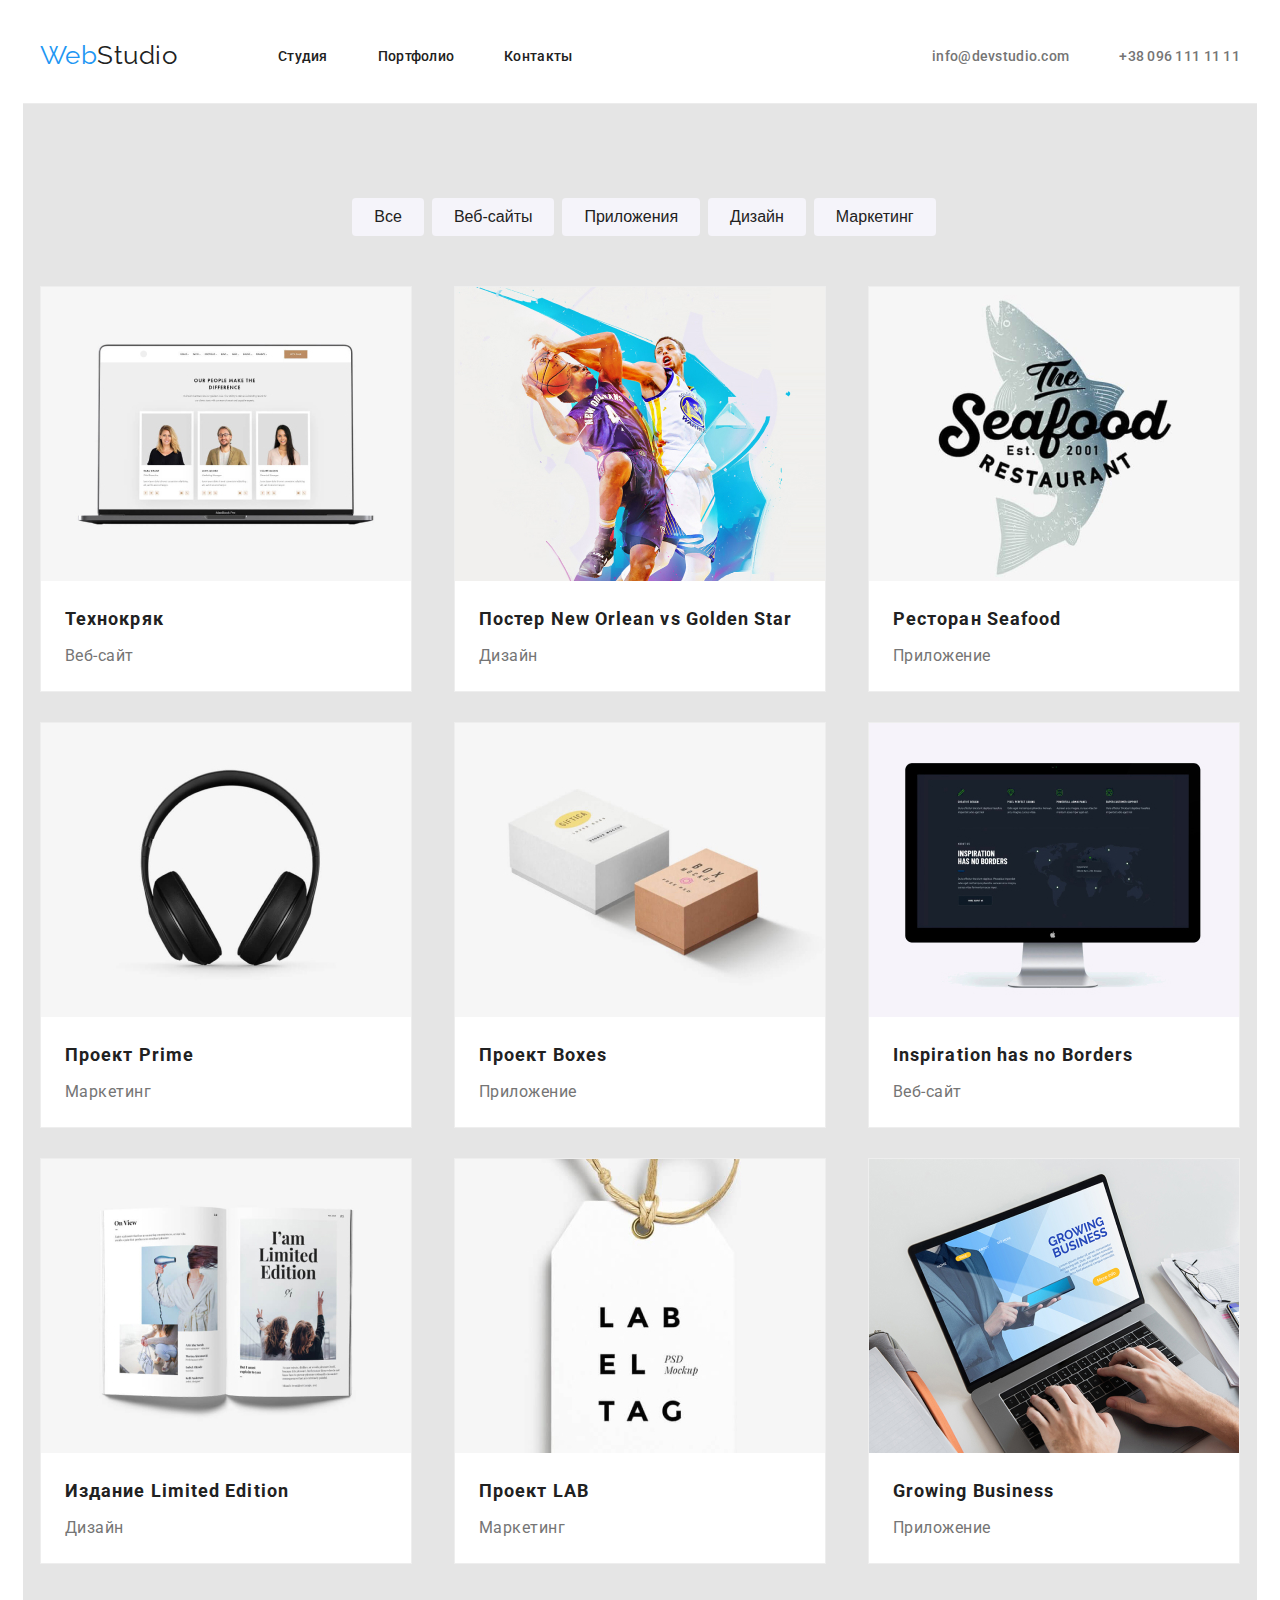
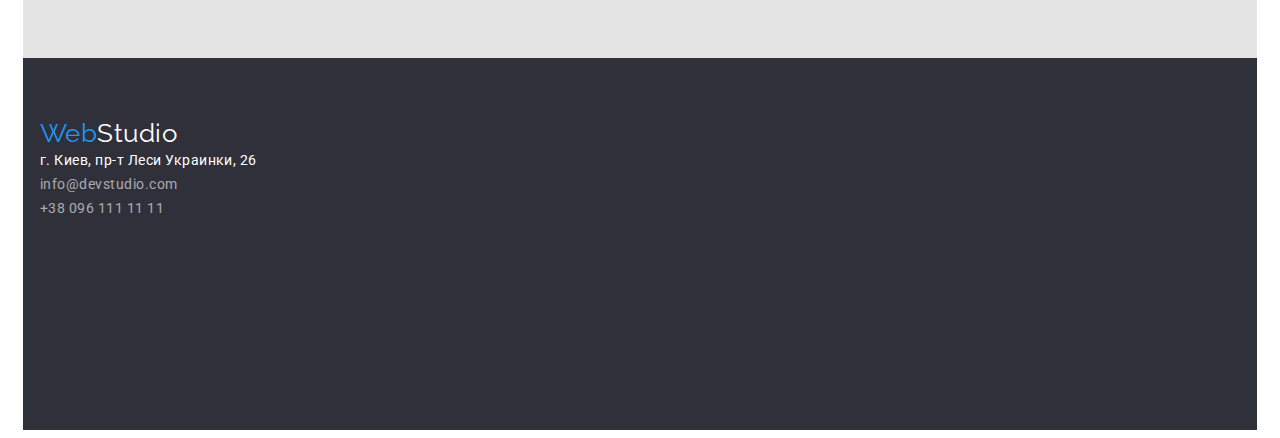
==== commit 7db99c3f: "header" ====
--- a/portfolio.html
+++ b/portfolio.html
@@ -10,7 +10,7 @@
     <link rel="stylesheet" href="./css/styles.css">
 </head>
 <body>
-    <header class="header">
+    <header class="header line">
         <div class="container">
             <nav class="site-nav">
                 <a href="./index.html" class="logo" aria-label="логотип сайта" lang="en"><span class="logo-accent">Web</span>Studio</a>
--- a/css/styles.css
+++ b/css/styles.css
@@ -51,7 +51,7 @@
 .site-nav{
     display: flex;
     align-items: center;
-    height: 80px;
+
 }
 
 .site-nav-list{
@@ -72,13 +72,11 @@
     margin-left: 50px;
 }
 
-/*.site-nav .item:not(last-child){
-    margin-right: 40px;
-} */
-
 .header{
-    padding-top: 32;
-    border: 1px solid #ECECEC;
+    padding-top: 32px;
+    padding-bottom: 32px;
+    border-bottom: 1px solid #ECECEC;
+    background-color: var(--primary-white-color);
 }
 
 .header .line{
@@ -87,15 +85,10 @@
     left: 0px;
     top: 80px;
     border: 1px solid #ECECEC;
-
-
 }
 
 .site-nav-link{
     display: block;
-    /* padding-top: 32;
-    padding-bottom: 32; */
-
     color: var(--title-texst-color);
     font-weight: 500;
     font-size: 14px;
@@ -154,7 +147,7 @@
 }
 
 .hero{
-    background: #2F303A; 
+    background-color: #2F303A; 
     border: 1px solid transparent;
     min-height: 600px;
     padding-top: 200px;
@@ -179,6 +172,7 @@
     font-size: 16px;
     line-height: 1.62;
     border: none;
+    border-radius: 4px;
     cursor: pointer;
 }  
 
@@ -232,6 +226,7 @@
 .section-skills{
     padding-top: 94px;
     padding-bottom: 94px;
+    background-color: #E5E5E5;
 }
 
 /*================= END Section 1============= */
@@ -258,7 +253,7 @@
 }
 
 .section-images{
-    background-color: var(--primary-background-color);
+    background-color: #E5E5E5;
 }
 
 .section-skills{
@@ -346,6 +341,9 @@
 
 .footer{
     background: #2F303A;
+    height: 252px;
+    padding-top: 60px;
+    padding-bottom: 60px;
 }
 
 .footer-list-link{
@@ -384,6 +382,13 @@
     color: #757575;
 }
 
+.footer-list-address{
+    margin-top: 20px;
+}
+ .footer-address{
+    margin-top: 9px;
+}
+
 /*============ END FOOTER ============*/
 
 /*================= PORTFOLIO============= */
@@ -437,11 +442,6 @@
     margin-right: 0px;
 }
 
-.container{
-    border: 1px solid #ad3434;
-    box-sizing: border-box;
-}
-
 .portfolio-list{
     background: #FFFFFF;
     border: 1px solid #EEEEEE;
@@ -473,6 +473,7 @@
     margin-left: 8px;
     margin-bottom: 50px;
     border: none;
+    border-radius: 4px;
     cursor: pointer;
     
     color: var(--title-texst-color);
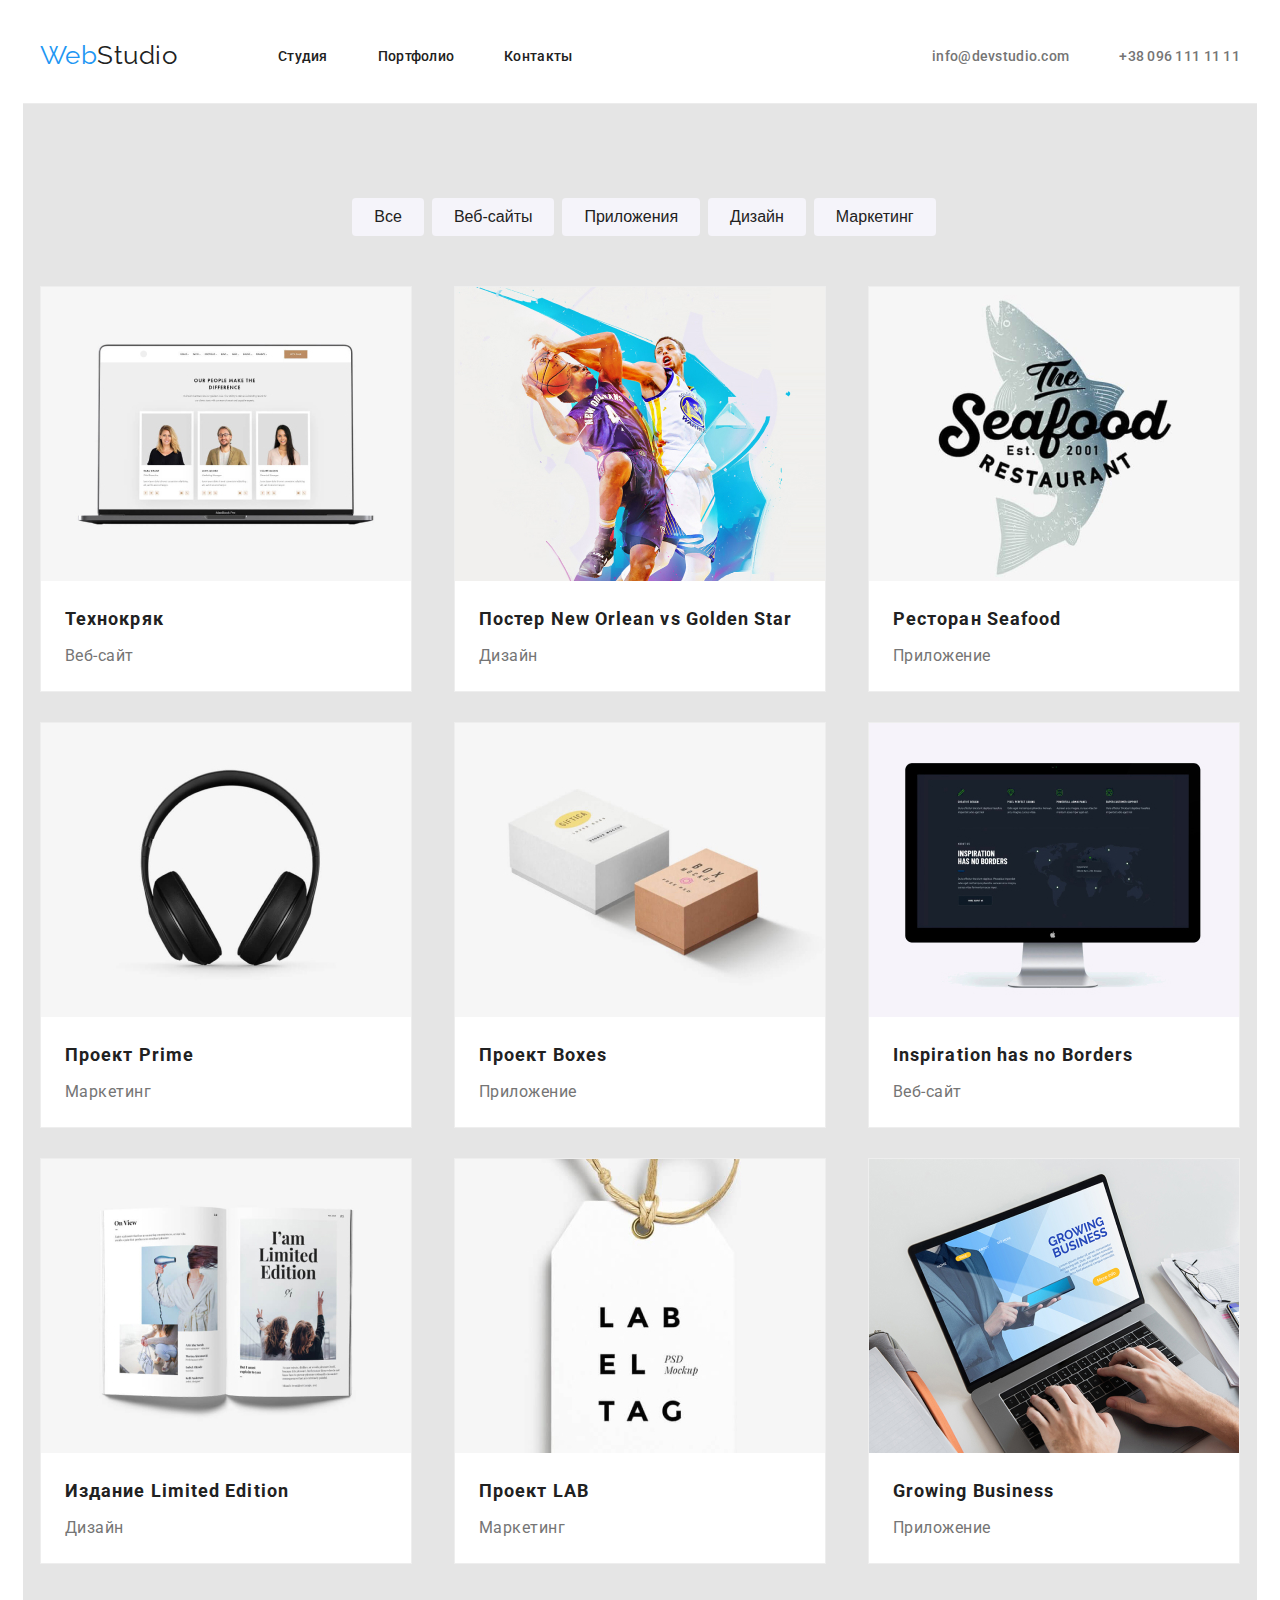
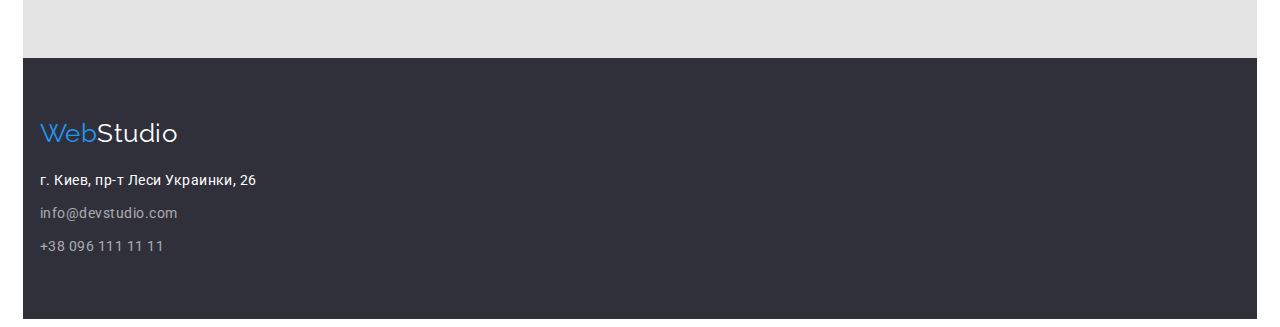
==== commit b047a6f9: "footer, padding" ====
--- a/portfolio.html
+++ b/portfolio.html
@@ -146,14 +146,14 @@
         <div class="container">
             <a href="./index.html" class="logo" aria-label="логотип сайта" lang="en"><span class="logo-accent">Web</span><span class="footer-logo">Studio</span></a>
             <address>
-                <ul >
-                    <li>
+                <ul class="footer-list-address">
+                    <li class="footer-address sity">
                         <a href="https://goo.gl/maps/ttQcyeFYQjjGrUDe8" class="footer-list-link address">г. Киев, пр-т Леси Украинки, 26</a> 
                     </li>
-                    <li>
+                    <li class="footer-address">
                         <a href="mailto:info@devstudio.com" class="footer-list-link">info@devstudio.com</a>
                     </li>
-                    <li>
+                    <li class="footer-address">
                         <a href="tel:+380961111111" class="footer-list-link">+38 096 111 11 11</a>
                     </li>
                 </ul>
--- a/css/styles.css
+++ b/css/styles.css
@@ -254,13 +254,12 @@
 
 .section-images{
     background-color: #E5E5E5;
+    padding-bottom: 94px;
 }
 
 .section-skills{
     background-color: var(--primary-background-color);
 }
-
-
 
 /*================= END Section 2============= */
 
@@ -275,8 +274,6 @@
     line-height: 1.17;
     text-align: center;
     color: var(--title-texst-color);
-    /* padding-top: 94px;
-    padding-bottom: 50px; */
 }
 
 .team-list{
@@ -341,7 +338,6 @@
 
 .footer{
     background: #2F303A;
-    height: 252px;
     padding-top: 60px;
     padding-bottom: 60px;
 }
@@ -370,10 +366,6 @@
     padding-bottom: 60px;
 }
 
-.footer-list-address{
-    margin-top: 20px;
-}
-
 .footer-address{
     margin-top: 9px;
 }
@@ -382,7 +374,7 @@
     color: #757575;
 }
 
-.footer-list-address{
+.footer-address.sity{
     margin-top: 20px;
 }
  .footer-address{
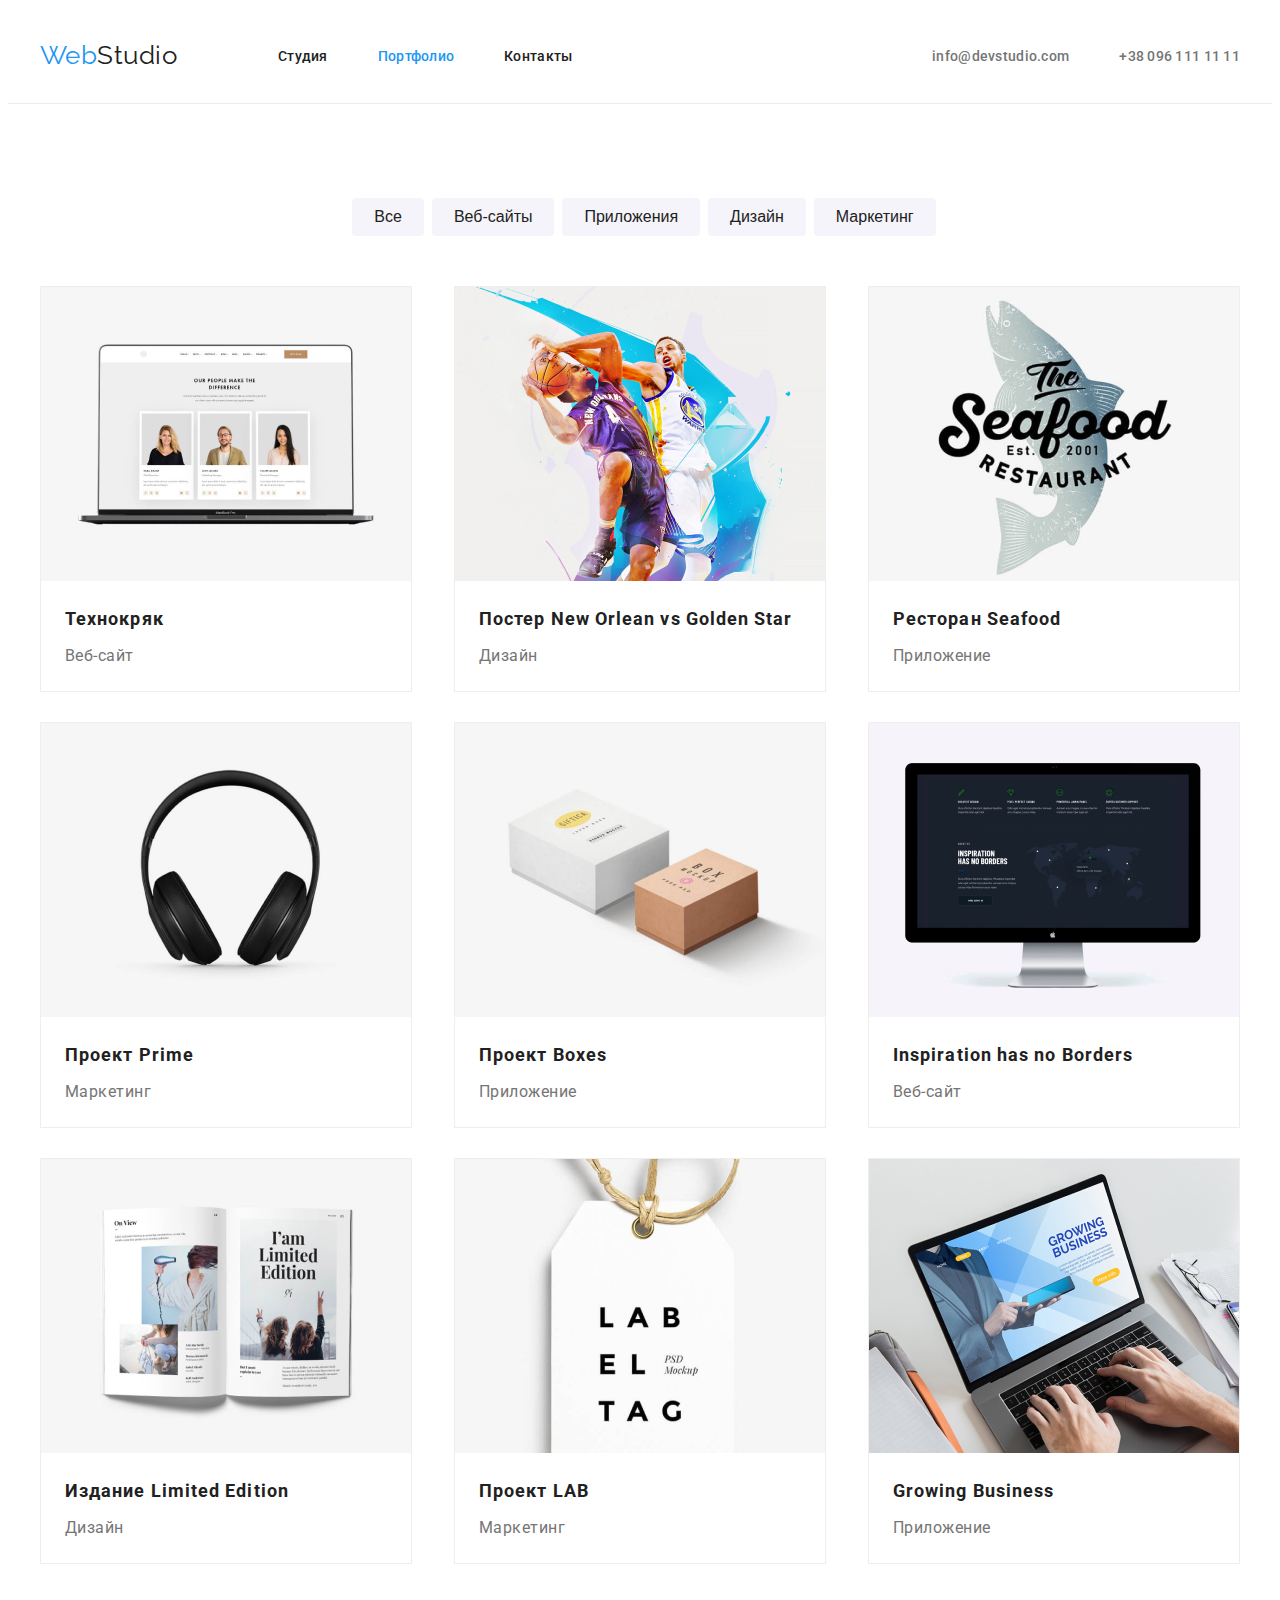
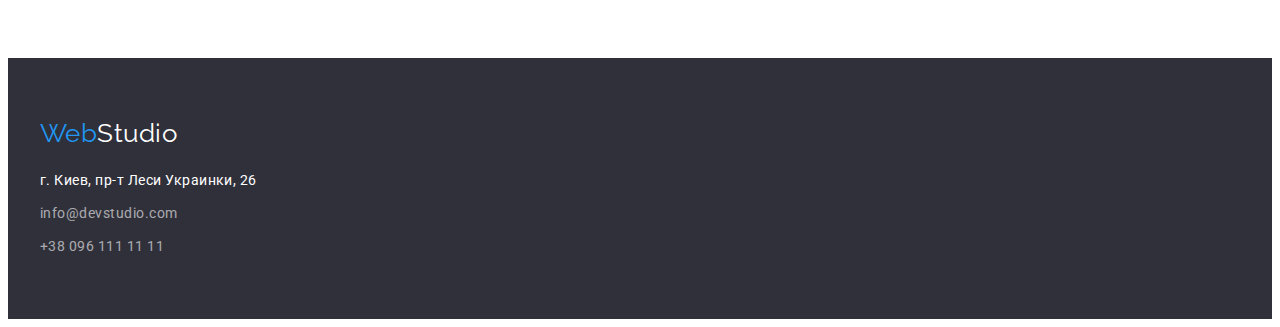
==== commit c89dc86e: "3" ====
--- a/portfolio.html
+++ b/portfolio.html
@@ -16,7 +16,7 @@
                 <a href="./index.html" class="logo" aria-label="логотип сайта" lang="en"><span class="logo-accent">Web</span>Studio</a>
                 <ul class="site-nav-list">
                     <li class="item"><a href="./index.html" class="site-nav-link">Студия</a></li>
-                    <li class="item"><a href="./portfolio.html" class="site-nav-link">Портфолио</a></li>
+                    <li class="item"><a href="./portfolio.html" class="site-nav-link current">Портфолио</a></li>
                     <li class="item"><a href="" class="site-nav-link">Контакты</a></li>
                 </ul>
                 <ul class="site-nav-list-address">
--- a/css/styles.css
+++ b/css/styles.css
@@ -19,8 +19,8 @@
 body {
     font-family: Roboto, sans-serif;
     letter-spacing: 0.03em;
-    padding-left: 15px;
-    padding-right: 15px;
+    /* padding-left: 15px;
+    padding-right: 15px; */
 }
 
 main{
@@ -98,6 +98,10 @@
 
 .site-nav-link:hover,
 .site-nav-link:focus{
+    color: var(--accent-color);
+}
+
+.current{
     color: var(--accent-color);
 }
 
@@ -226,7 +230,7 @@
 .section-skills{
     padding-top: 94px;
     padding-bottom: 94px;
-    background-color: #E5E5E5;
+    background-color: white;
 }
 
 /*================= END Section 1============= */
@@ -253,12 +257,7 @@
 }
 
 .section-images{
-    background-color: #E5E5E5;
     padding-bottom: 94px;
-}
-
-.section-skills{
-    background-color: var(--primary-background-color);
 }
 
 /*================= END Section 2============= */
@@ -280,7 +279,6 @@
     display: flex;
     flex-wrap: wrap;
     justify-content: space-between;
-    /* background-color: #FFFFFF; */
     padding-top: 50px;
 }
 
@@ -408,7 +406,6 @@
 }
 
 .portfolio{
-    background-color: #E5E5E5;
     padding-bottom: 94px;
     padding-top: 94px;
 }
